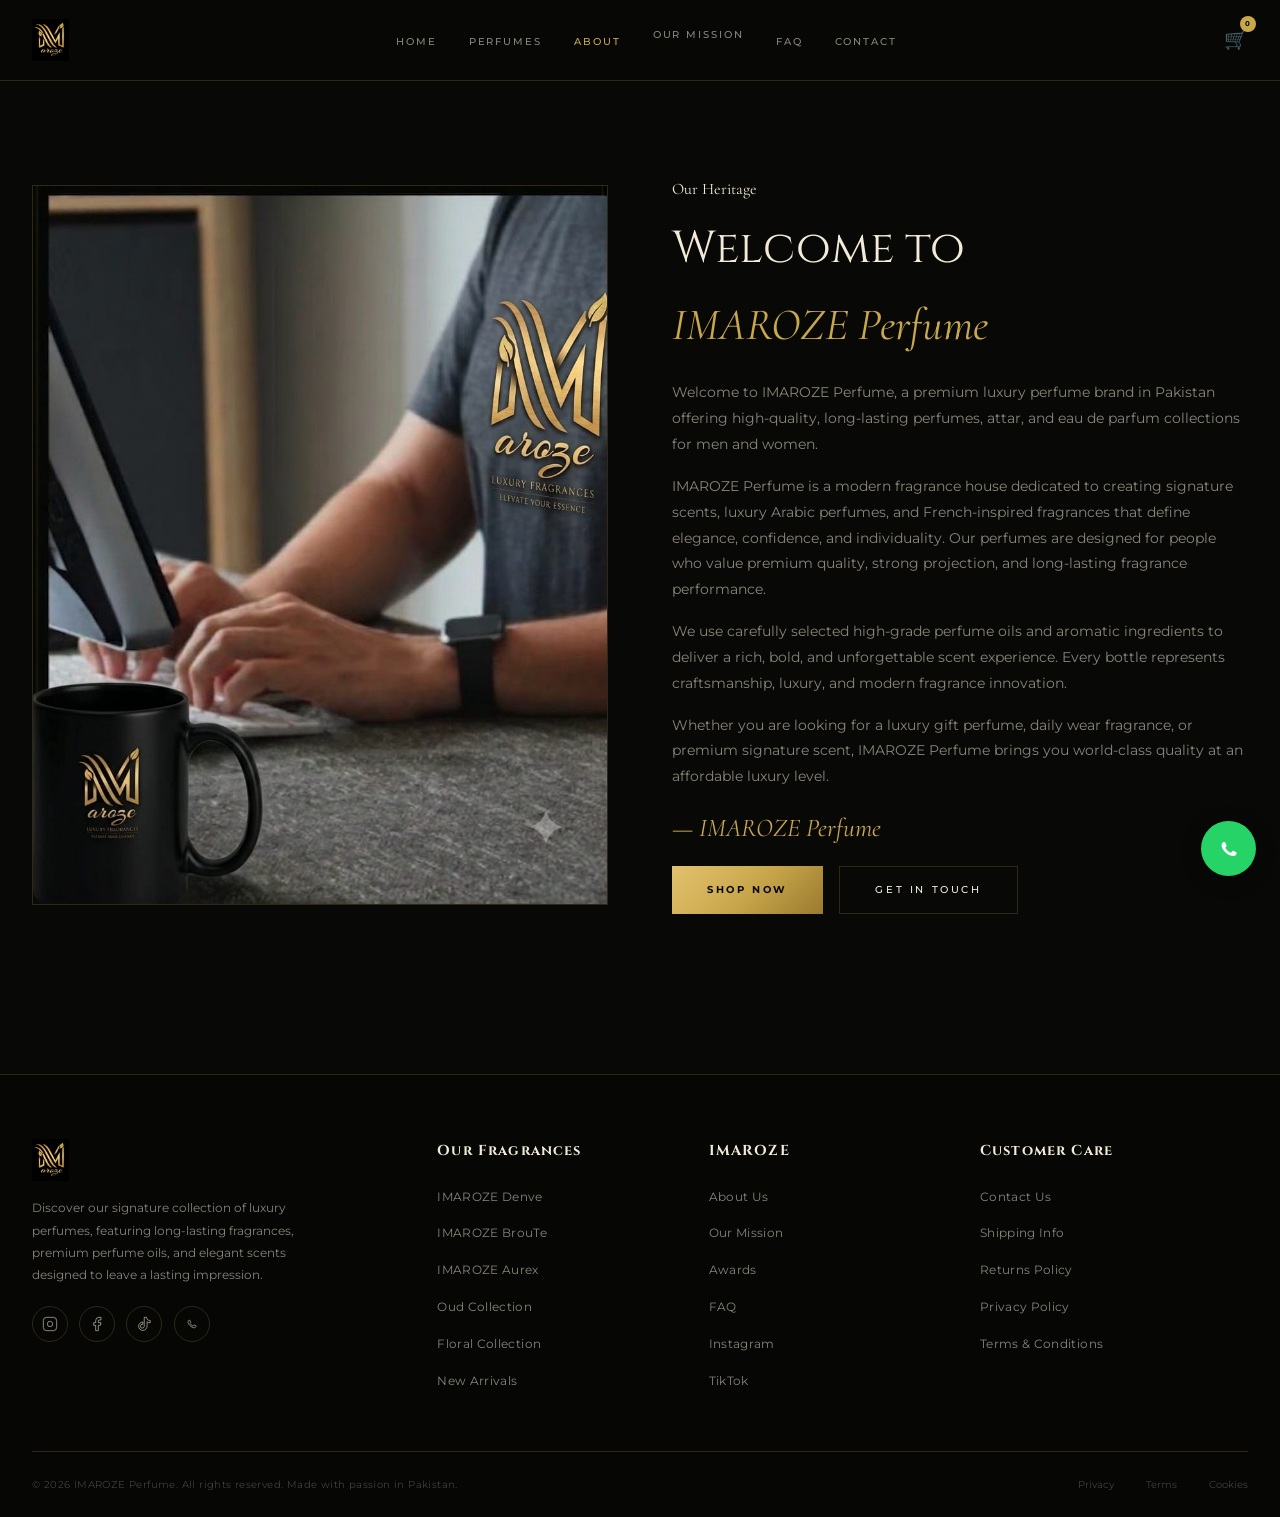
==== about.html @ 8c0d5c09 "Update about.html" ====
<!DOCTYPE html>
<html lang="en">
<head>
<meta charset="UTF-8">
<meta name="viewport" content="width=device-width, initial-scale=1.0">
<title>IMAROZE | About Us</title>
<link rel="stylesheet" href="style.css">
</head>
<body>

<!-- ========== PRELOADER ========== -->
<div id="preloader">
  <div class="logo">IMAROZE</div>
  <div class="bar"></div>
</div>

<!-- ========== WHATSAPP ========== -->
<a href="https://wa.me/923001234567" class="whatsapp-float" target="_blank" rel="noopener">
  <svg viewBox="0 0 24 24"><path d="M17.472 14.382c-.297-.149-1.758-.867-2.03-.967-.273-.099-.471-.148-.67.15-.197.297-.767.966-.94 1.164-.173.199-.347.223-.644.075-.297-.15-1.255-.463-2.39-1.475-.883-.788-1.48-1.761-1.653-2.059-.173-.297-.018-.458.13-.606.134-.133.298-.347.446-.52.149-.174.198-.298.298-.497.099-.198.05-.371-.025-.52-.075-.149-.669-1.612-.916-2.207-.242-.579-.487-.5-.669-.51-.173-.008-.371-.01-.57-.01-.198 0-.52.074-.792.372-.272.297-1.04 1.016-1.04 2.479 0 1.462 1.065 2.875 1.213 3.074.149.198 2.096 3.2 5.077 4.487.709.306 1.262.489 1.694.625.712.227 1.36.195 1.871.118.571-.085 1.758-.719 2.006-1.413.248-.694.248-1.289.173-1.413-.074-.124-.272-.198-.57-.347z"/></svg>
</a>

<!-- ========== NAVBAR ========== -->
<nav id="navbar">
  <div class="container">
    <div class="nav-inner">
      <a href="index.html" class="nav-logo">
        <img src="logo.png" alt="IMAROZE">
      </a>
      <ul class="nav-links">
        <li><a href="index.html">Home</a></li>
        <li><a href="products.html">Perfumes</a></li>
        <li><a href="about.html" class="active">About</a></li>
          <a href="mission.html" onclick="closeMob()">Our Mission</a>
        <li><a href="faq.html">FAQ</a></li>
        <li><a href="contact.html">Contact</a></li>
      </ul>
      <div class="nav-actions">
        <a href="cart.html" class="nav-btn">🛒 <span class="cart-badge">0</span></a>
        <button class="hamburger" onclick="toggleMob()"><span></span><span></span><span></span></button>
      </div>
    </div>
  </div>
</nav>

<!-- ========== MOBILE MENU ========== -->
<div class="mobile-menu" id="mobileMenu">
  <a href="index.html" onclick="closeMob()">Home</a>
  <a href="products.html" onclick="closeMob()">Perfumes</a>
  <a href="about.html" onclick="closeMob()">About</a>
    <a href="mission.html" onclick="closeMob()">Our Mission</a>
  <a href="faq.html" onclick="closeMob()">FAQ</a>
  <a href="contact.html" onclick="closeMob()">Contact</a>
  <div class="social-links">
    <a href="https://www.instagram.com/imaroze.official" target="_blank">Instagram</a>
    <a href="https://www.tiktok.com/@imaroze.official" target="_blank">TikTok</a>
    <a href="https://www.facebook.com/share/175FcaNHRu" target="_blank">Facebook</a>
  </div>
</div>

<!-- ========== ABOUT ========== -->
<section style="padding:8rem 0 4rem 0">
  <div class="container">
    <div class="about-grid">
      <div class="about-image">
        <img src="about.png" alt="IMAROZE Atelier">
        <!-- <div class="badge">6+ Years</div> -->
      </div>
      <div class="about-content">
        <div class="eyebrow">Our Heritage</div>
        <h2>Welcome to<br><span>IMAROZE Perfume</span></h2>
        <div class="rule" style="margin:1rem 0"></div>
        <p>Welcome to IMAROZE Perfume, a premium luxury perfume brand in Pakistan offering high-quality, long-lasting perfumes, attar, and eau de parfum collections for men and women.</p>
        <p>IMAROZE Perfume is a modern fragrance house dedicated to creating signature scents, luxury Arabic perfumes, and French-inspired fragrances that define elegance, confidence, and individuality. Our perfumes are designed for people who value premium quality, strong projection, and long-lasting fragrance performance.</p>
        <p>We use carefully selected high-grade perfume oils and aromatic ingredients to deliver a rich, bold, and unforgettable scent experience. Every bottle represents craftsmanship, luxury, and modern fragrance innovation.</p>
        <p>Whether you are looking for a luxury gift perfume, daily wear fragrance, or premium signature scent, IMAROZE Perfume brings you world-class quality at an affordable luxury level.</p>
        <div class="signature">— IMAROZE Perfume</div>
        <div class="about-cta">
          <a href="products.html" class="btn-gold">Shop Now</a>
          <a href="contact.html" class="btn-ghost">Get In Touch</a>
        </div>
      </div>
    </div>
  </div>
</section>

<!-- ========== FOOTER ========== -->
<footer>
  <div class="container">
    <div class="footer-grid">
      <div class="footer-brand">
        <a href="index.html" class="logo"><img src="logo.png" alt="IMAROZE"></a>
        <p>Discover our signature collection of luxury perfumes, featuring long-lasting fragrances, premium perfume oils, and elegant scents designed to leave a lasting impression.</p>
        <div class="footer-socials">
          <a href="https://www.instagram.com/imaroze.official" target="_blank"><svg viewBox="0 0 24 24"><rect x="2" y="2" width="20" height="20" rx="5"/><path d="M16 11.37A4 4 0 1112.63 8 4 4 0 0116 11.37z"/><line x1="17.5" y1="6.5" x2="17.51" y2="6.5"/></svg></a>
          <a href="https://www.facebook.com/share/175FcaNHRu" target="_blank"><svg viewBox="0 0 24 24"><path d="M18 2h-3a5 5 0 00-5 5v3H7v4h3v8h4v-8h3l1-4h-4V7a1 1 0 011-1h3z"/></svg></a>
          <a href="https://www.tiktok.com/@imaroze.official" target="_blank"><svg viewBox="0 0 24 24"><path d="M19.59 6.69a4.83 4.83 0 01-3.77-4.25V2h-3.45v13.67a2.89 2.89 0 01-2.88 2.5 2.89 2.89 0 01-2.89-2.89 2.89 2.89 0 012.89-2.89c.28 0 .54.04.79.1V9.01a6.34 6.34 0 106.33 6.34V8.69a8.18 8.18 0 004.78 1.52V6.75a4.85 4.85 0 01-1.01-.06z"/></svg></a>
          <a href="https://wa.me/923001234567" target="_blank"><svg viewBox="0 0 24 24"><path d="M17.472 14.382c-.297-.149-1.758-.867-2.03-.967-.273-.099-.471-.148-.67.15-.197.297-.767.966-.94 1.164-.173.199-.347.223-.644.075-.297-.15-1.255-.463-2.39-1.475-.883-.788-1.48-1.761-1.653-2.059-.173-.297-.018-.458.13-.606.134-.133.298-.347.446-.52.149-.174.198-.298.298-.497.099-.198.05-.371-.025-.52-.075-.149-.669-1.612-.916-2.207-.242-.579-.487-.5-.669-.51-.173-.008-.371-.01-.57-.01-.198 0-.52.074-.792.372-.272.297-1.04 1.016-1.04 2.479 0 1.462 1.065 2.875 1.213 3.074.149.198 2.096 3.2 5.077 4.487.709.306 1.262.489 1.694.625.712.227 1.36.195 1.871.118.571-.085 1.758-.719 2.006-1.413.248-.694.248-1.289.173-1.413-.074-.124-.272-.198-.57-.347z"/></svg></a>
        </div>
      </div>
      <div class="footer-col">
        <h4>Our Fragrances</h4>
        <ul>
          <li><a href="products.html">IMAROZE Denve</a></li>
          <li><a href="products.html">IMAROZE BrouTe</a></li>
          <li><a href="products.html">IMAROZE Aurex</a></li>
          <li><a href="products.html">Oud Collection</a></li>
          <li><a href="products.html">Floral Collection</a></li>
          <li><a href="products.html">New Arrivals</a></li>
        </ul>
      </div>
      <div class="footer-col">
        <h4>IMAROZE</h4>
        <ul>
          <li><a href="about.html">About Us</a></li>
          <li><a href="about.html#mission">Our Mission</a></li>
          <li><a href="about.html#awards">Awards</a></li>
          <li><a href="faq.html">FAQ</a></li>
          <li><a href="https://www.instagram.com/imaroze.official" target="_blank">Instagram</a></li>
          <li><a href="https://www.tiktok.com/@imaroze.official" target="_blank">TikTok</a></li>
        </ul>
      </div>
      <div class="footer-col">
        <h4>Customer Care</h4>
        <ul>
          <li><a href="contact.html">Contact Us</a></li>
          <li><a href="faq.html">Shipping Info</a></li>
          <li><a href="faq.html">Returns Policy</a></li>
          <li><a href="faq.html">Privacy Policy</a></li>
          <li><a href="faq.html">Terms &amp; Conditions</a></li>
        </ul>
      </div>
    </div>
    <div class="footer-bottom">
      <p>© 2026 IMAROZE Perfume. All rights reserved. Made with passion in Pakistan.</p>
      <div class="footer-bottom-links">
        <a href="#">Privacy</a>
        <a href="#">Terms</a>
        <a href="#">Cookies</a>
      </div>
    </div>
  </div>
</footer>

<script src="script.js"></script>
</body>
</html>
---- style.css ----
/* =============================================
   IMAROZE — MAIN STYLES
============================================= */
@import url('https://fonts.googleapis.com/css2?family=Cinzel:wght@400;500;600&family=Cormorant+Garamond:ital,wght@0,300;0,400;0,500;1,300;1,400&family=Montserrat:wght@200;300;400;500;600&display=swap');

:root {
  --black: #080807;
  --black2: #101009;
  --black3: #1A1810;
  --gold: #C9A84C;
  --gold-hi: #E2C16E;
  --gold-lo: #9A7A2E;
  --gold-line: rgba(201,168,76,0.2);
  --cream: #F2EBD9;
  --cream-dim: rgba(242,235,217,0.55);
  --fd: 'Cinzel', serif;
  --fb: 'Cormorant Garamond', serif;
  --fu: 'Montserrat', sans-serif;
}

* {
  margin: 0;
  padding: 0;
  box-sizing: border-box;
}

body {
  background: var(--black);
  color: var(--cream);
  font-family: var(--fb);
  font-size: 16px;
  line-height: 1.7;
  overflow-x: hidden;
}

img {
  display: block;
  max-width: 100%;
}
a {
  text-decoration: none;
  color: inherit;
}
button {
  font-family: inherit;
  cursor: pointer;
  border: none;
}
ul {
  list-style: none;
}

.container {
  max-width: 1320px;
  margin: 0 auto;
  padding: 0 2rem;
}

/* ========== BUTTONS ========== */
.btn-gold {
  display: inline-flex;
  align-items: center;
  gap: 0.6rem;
  font-family: var(--fu);
  font-size: 0.65rem;
  font-weight: 700;
  letter-spacing: 0.25em;
  text-transform: uppercase;
  color: #080807;
  background: linear-gradient(135deg, #E2C16E, #C9A84C, #9A7A2E);
  padding: 0.9rem 2.2rem;
  border: none;
  cursor: pointer;
  transition: all 0.3s ease;
  text-decoration: none;
}
.btn-gold:hover {
  transform: translateY(-3px);
  box-shadow: 0 12px 40px rgba(201,168,76,0.35);
}

.btn-ghost {
  display: inline-flex;
  align-items: center;
  gap: 0.6rem;
  font-family: var(--fu);
  font-size: 0.65rem;
  font-weight: 500;
  letter-spacing: 0.25em;
  text-transform: uppercase;
  color: var(--cream);
  background: transparent;
  border: 1px solid var(--gold-line);
  padding: 0.9rem 2.2rem;
  cursor: pointer;
  transition: all 0.3s ease;
  text-decoration: none;
}
.btn-ghost:hover {
  border-color: var(--gold);
  color: var(--gold);
  background: rgba(201,168,76,0.08);
}

/* ========== SECTION HEAD ========== */
.section-head {
  text-align: center;
  margin-bottom: 4rem;
  padding-top: 2rem;
}
.section-head .eyebrow {
  font-family: var(--fu);
  font-size: 0.6rem;
  letter-spacing: 0.45em;
  text-transform: uppercase;
  color: var(--gold);
  display: inline-flex;
  align-items: center;
  gap: 0.8rem;
}
.section-head .eyebrow::before {
  content: '';
  width: 35px;
  height: 1px;
  background: var(--gold);
}
.section-head h2 {
  font-family: var(--fd);
  font-size: clamp(2rem, 4vw, 3.2rem);
  font-weight: 400;
  margin-top: 0.8rem;
}
.section-head h2 em {
  font-style: italic;
  color: var(--gold);
  font-family: var(--fb);
}
.section-head .rule {
  width: 50px;
  height: 1px;
  background: var(--gold);
  margin: 1.2rem auto;
}

/* ========== NAVBAR ========== */
#navbar {
  position: fixed;
  top: 0;
  left: 0;
  right: 0;
  z-index: 500;
  padding: 1.2rem 0;
  transition: all 0.4s ease;
  background: rgba(8, 8, 7, 0.95);
  backdrop-filter: blur(20px);
  border-bottom: 1px solid var(--gold-line);
}
.nav-inner {
  display: flex;
  align-items: center;
  justify-content: space-between;
}
.nav-logo img {
  height: 42px;
  width: auto;
}
.nav-logo span {
  font-family: var(--fd);
  font-size: 1.2rem;
  letter-spacing: 0.4em;
  color: var(--gold);
}
.nav-links {
  display: flex;
  gap: 2rem;
}
.nav-links a {
  font-family: var(--fu);
  font-size: 0.6rem;
  font-weight: 500;
  letter-spacing: 0.2em;
  text-transform: uppercase;
  color: var(--cream-dim);
  text-decoration: none;
  transition: color 0.3s;
  position: relative;
}
.nav-links a::after {
  content: '';
  position: absolute;
  bottom: -2px;
  left: 0;
  right: 0;
  height: 1px;
  background: var(--gold);
  transform: scaleX(0);
  transition: transform 0.35s ease;
}
.nav-links a:hover,
.nav-links a.active {
  color: var(--gold);
}
.nav-links a:hover::after {
  transform: scaleX(1);
}
.nav-actions {
  display: flex;
  gap: 1rem;
  align-items: center;
}
.nav-btn {
  color: var(--cream-dim);
  text-decoration: none;
  position: relative;
  font-size: 1.2rem;
  background: none;
  border: none;
  cursor: pointer;
}
.nav-btn:hover {
  color: var(--gold);
}
.cart-badge {
  position: absolute;
  top: -8px;
  right: -8px;
  background: var(--gold);
  color: #080807;
  font-family: var(--fu);
  font-size: 0.45rem;
  font-weight: 700;
  width: 16px;
  height: 16px;
  border-radius: 50%;
  display: flex;
  align-items: center;
  justify-content: center;
}
.hamburger {
  display: none;
  flex-direction: column;
  gap: 5px;
  background: none;
  border: none;
  cursor: pointer;
  font-size: 1.5rem;
  color: var(--gold);
}
.hamburger span {
  display: block;
  width: 24px;
  height: 2px;
  background: var(--gold);
  transition: all 0.3s ease;
}

/* ========== MOBILE MENU ========== */
.mobile-menu {
  position: fixed;
  inset: 0;
  background: rgba(8, 8, 7, 0.98);
  backdrop-filter: blur(30px);
  z-index: 499;
  display: flex;
  flex-direction: column;
  align-items: center;
  justify-content: center;
  gap: 2rem;
  transform: translateX(100%);
  transition: transform 0.5s ease;
}
.mobile-menu.open {
  transform: translateX(0);
}
.mobile-menu a {
  font-family: var(--fd);
  font-size: 1.5rem;
  color: var(--cream);
  text-decoration: none;
  transition: color 0.3s;
}
.mobile-menu a:hover {
  color: var(--gold);
}
.mobile-menu .social-links {
  display: flex;
  gap: 1rem;
  margin-top: 1rem;
}
.mobile-menu .social-links a {
  font-family: var(--fu);
  font-size: 0.6rem;
  letter-spacing: 0.2em;
  text-transform: uppercase;
  color: var(--gold);
  border: 1px solid var(--gold-line);
  padding: 0.5rem 1rem;
}
.mobile-menu .social-links a:hover {
  background: rgba(201,168,76,0.1);
}

/* ========== HERO ========== */
#hero {
  min-height: 90vh;
  display: flex;
  align-items: center;
  padding-top: 80px;
  position: relative;
  background: radial-gradient(ellipse 80% 60% at 70% 50%, rgba(201,168,76,0.08), #080807 70%);
  overflow: hidden;
}
.hero-content {
  max-width: 580px;
  position: relative;
  z-index: 2;
}
.hero-content .eyebrow {
  font-family: var(--fu);
  font-size: 0.6rem;
  letter-spacing: 0.5em;
  color: var(--gold);
}
.hero-content h1 {
  font-family: var(--fd);
  font-size: clamp(2.8rem, 6.5vw, 5.2rem);
  line-height: 1.05;
  margin: 1rem 0;
}
.hero-content h1 span {
  color: var(--gold);
  font-style: italic;
  font-family: var(--fb);
}
.hero-content p {
  font-size: 1.1rem;
  color: var(--cream-dim);
  margin-bottom: 2rem;
  max-width: 450px;
}
.hero-cta {
  display: flex;
  gap: 1.2rem;
  flex-wrap: wrap;
}
.hero-image {
  position: absolute;
  right: 8%;
  top: 50%;
  transform: translateY(-50%);
  width: min(32vw, 400px);
  z-index: 1;
  animation: float 7s ease-in-out infinite;
}
.hero-image img {
  width: 100%;
  object-fit: contain;
}
@keyframes float {
  0%,
  100% {
    transform: translateY(-50%) rotate(-0.8deg);
  }
  50% {
    transform: translateY(calc(-50% - 18px)) rotate(0.8deg);
  }
}

/* ========== PRODUCTS ========== */
.products-grid {
  display: grid;
  grid-template-columns: repeat(3, 1fr);
  gap: 2rem;
  padding: 2rem 0;
}
@media (max-width: 992px) {
  .products-grid {
    grid-template-columns: repeat(2, 1fr);
  }
}
@media (max-width: 600px) {
  .products-grid {
    grid-template-columns: 1fr;
  }
}

.product-card {
  background: var(--black2);
  border: 1px solid var(--gold-line);
  overflow: hidden;
  transition: all 0.4s ease;
  cursor: pointer;
}
.product-card:hover {
  border-color: rgba(201,168,76,0.5);
  transform: translateY(-8px);
  box-shadow: 0 20px 60px rgba(201,168,76,0.12);
}
.product-card .img {
  aspect-ratio: 3/4;
  overflow: hidden;
  background: linear-gradient(145deg, #100f0a, #1a1810);
}
.product-card .img img {
  width: 100%;
  height: 100%;
  object-fit: cover;
  transition: transform 0.7s ease;
}
.product-card:hover .img img {
  transform: scale(1.05);
}
.product-card .info {
  padding: 1.5rem;
}
.product-card .info h3 {
  font-family: var(--fd);
  font-size: 1.1rem;
  color: var(--cream);
}
.product-card .info .notes {
  font-family: var(--fu);
  font-size: 0.55rem;
  color: var(--gold);
  text-transform: uppercase;
  margin: 0.3rem 0 0.5rem;
}
.product-card .info .desc {
  font-family: var(--fu);
  font-size: 0.75rem;
  color: var(--cream-dim);
  line-height: 1.6;
  margin-bottom: 0.8rem;
}
.product-card .info .price {
  font-family: var(--fd);
  font-size: 1.3rem;
  color: var(--gold);
}
.product-card .info .price small {
  font-family: var(--fu);
  font-size: 0.6rem;
  color: var(--cream-dim);
}
.product-card .info .btn-add {
  width: 100%;
  font-family: var(--fu);
  font-size: 0.55rem;
  font-weight: 600;
  letter-spacing: 0.22em;
  text-transform: uppercase;
  color: var(--gold);
  background: transparent;
  border: 1px solid var(--gold-line);
  padding: 0.7rem;
  transition: all 0.3s;
  cursor: pointer;
  margin-top: 0.8rem;
}
.product-card .info .btn-add:hover {
  background: var(--gold);
  color: #080807;
}

/* ========== FAQ ========== */
.faq-list {
  max-width: 800px;
  margin: 0 auto;
  padding: 2rem 0;
}
.faq-item {
  border: 1px solid var(--gold-line);
  margin-bottom: 0.8rem;
}
.faq-item.open {
  border-color: var(--gold);
}
.faq-question {
  font-family: var(--fd);
  font-size: 1rem;
  padding: 1.2rem 1.5rem;
  cursor: pointer;
  display: flex;
  justify-content: space-between;
  align-items: center;
}
.faq-question:hover {
  color: var(--gold);
}
.faq-question .plus {
  font-size: 1.5rem;
  transition: transform 0.3s;
}
.faq-item.open .faq-question .plus {
  transform: rotate(45deg);
}
.faq-answer {
  font-family: var(--fu);
  font-size: 0.85rem;
  color: var(--cream-dim);
  line-height: 1.8;
  max-height: 0;
  overflow: hidden;
  transition: max-height 0.4s ease, padding 0.3s;
  padding: 0 1.5rem;
}
.faq-item.open .faq-answer {
  max-height: 300px;
  padding: 0 1.5rem 1.2rem;
}

/* ========== CONTACT ========== */
.contact-grid {
  display: grid;
  grid-template-columns: 1fr 1.5fr;
  gap: 4rem;
  padding: 2rem 0;
}
@media (max-width: 900px) {
  .contact-grid {
    grid-template-columns: 1fr;
  }
}
.contact-info h3 {
  font-family: var(--fd);
  font-size: 1.4rem;
  margin-bottom: 1.5rem;
}
.contact-info .info-row {
  font-family: var(--fu);
  font-size: 0.85rem;
  color: var(--cream-dim);
  padding: 0.5rem 0;
}
.contact-info .social-links {
  display: flex;
  gap: 1rem;
  margin-top: 1.5rem;
  flex-wrap: wrap;
}
.contact-info .social-links a {
  font-family: var(--fu);
  font-size: 0.6rem;
  letter-spacing: 0.15em;
  color: var(--gold);
  border: 1px solid var(--gold-line);
  padding: 0.5rem 1rem;
  transition: all 0.3s;
}
.contact-info .social-links a:hover {
  background: rgba(201,168,76,0.08);
}
.contact-form .form-row {
  display: grid;
  grid-template-columns: 1fr 1fr;
  gap: 1rem;
}
@media (max-width: 500px) {
  .contact-form .form-row {
    grid-template-columns: 1fr;
  }
}
.contact-form .form-field {
  display: flex;
  flex-direction: column;
  gap: 0.4rem;
  margin-bottom: 1rem;
}
.contact-form .form-field label {
  font-family: var(--fu);
  font-size: 0.5rem;
  letter-spacing: 0.25em;
  text-transform: uppercase;
  color: var(--gold);
}
.contact-form .form-field input,
.contact-form .form-field textarea,
.contact-form .form-field select {
  background: rgba(255, 255, 255, 0.03);
  border: 1px solid var(--gold-line);
  padding: 0.8rem 1rem;
  font-family: var(--fu);
  font-size: 0.8rem;
  color: var(--cream);
  outline: none;
  transition: border-color 0.3s;
}
.contact-form .form-field input:focus,
.contact-form .form-field textarea:focus {
  border-color: rgba(201,168,76,0.5);
}

/* ========== ABOUT ========== */
.about-grid {
  display: grid;
  grid-template-columns: 1fr 1fr;
  gap: 4rem;
  align-items: center;
  padding: 3rem 0;
}
@media (max-width: 900px) {
  .about-grid {
    grid-template-columns: 1fr;
  }
}
.about-image {
  position: relative;
  aspect-ratio: 4/5;
}
.about-image img {
  width: 100%;
  height: 100%;
  object-fit: cover;
  border: 1px solid var(--gold-line);
}
.about-image .badge {
  position: absolute;
  bottom: -1.5rem;
  right: -1.5rem;
  width: 90px;
  height: 90px;
  border-radius: 50%;
  background: var(--gold);
  display: flex;
  align-items: center;
  justify-content: center;
  font-family: var(--fd);
  font-size: 1.5rem;
  font-weight: 700;
  color: #080807;
}
.about-content h2 {
  font-family: var(--fd);
  font-size: clamp(1.8rem, 3.5vw, 2.8rem);
  font-weight: 400;
  margin: 0.5rem 0 1rem;
}
.about-content h2 span {
  color: var(--gold);
  font-style: italic;
  font-family: var(--fb);
}
.about-content p {
  font-family: var(--fu);
  font-size: 0.85rem;
  color: var(--cream-dim);
  line-height: 1.9;
  margin-bottom: 1rem;
}
.about-content .signature {
  font-family: var(--fb);
  font-size: 1.6rem;
  font-style: italic;
  color: var(--gold);
  margin: 1rem 0;
}
.about-cta {
  display: flex;
  gap: 1rem;
  flex-wrap: wrap;
}

/* ========== CART PAGE ========== */
.cart-items {
  padding: 2rem 0;
}
.cart-item-row {
  display: flex;
  align-items: center;
  gap: 2rem;
  padding: 1.5rem 0;
  border-bottom: 1px solid var(--gold-line);
}
.cart-item-row .item-img {
  width: 80px;
  height: 100px;
  overflow: hidden;
  flex-shrink: 0;
}
.cart-item-row .item-img img {
  width: 100%;
  height: 100%;
  object-fit: cover;
}
.cart-item-row .item-details {
  flex: 1;
}
.cart-item-row .item-name {
  font-family: var(--fd);
  font-size: 1.1rem;
}
.cart-item-row .item-price {
  font-family: var(--fd);
  font-size: 1.2rem;
  color: var(--gold);
}
.cart-item-row .item-remove {
  background: none;
  border: none;
  color: rgba(242, 235, 217, 0.3);
  font-size: 1.2rem;
  cursor: pointer;
}
.cart-item-row .item-remove:hover {
  color: #e03;
}
.cart-summary {
  padding: 2rem;
  background: var(--black3);
  border: 1px solid var(--gold-line);
  margin-top: 2rem;
}
.cart-total {
  display: flex;
  justify-content: space-between;
  align-items: center;
  margin-bottom: 1.5rem;
}
.cart-total span {
  font-family: var(--fu);
  font-size: 0.6rem;
  letter-spacing: 0.25em;
  text-transform: uppercase;
  color: var(--cream-dim);
}
.cart-total strong {
  font-family: var(--fd);
  font-size: 1.6rem;
  color: var(--gold);
}
.empty-cart {
  text-align: center;
  padding: 4rem 0;
}
.empty-cart p {
  font-family: var(--fd);
  font-size: 1.2rem;
  margin-bottom: 1.5rem;
}

/* ========== CHECKOUT ========== */
.checkout-grid {
  display: grid;
  grid-template-columns: 1.4fr 1fr;
  gap: 4rem;
  padding: 2rem 0;
}
@media (max-width: 900px) {
  .checkout-grid {
    grid-template-columns: 1fr;
  }
}
.billing-form h3 {
  font-family: var(--fd);
  font-size: 1.1rem;
  color: var(--gold);
  margin-bottom: 1.5rem;
}
.payment-options {
  display: flex;
  flex-direction: column;
  gap: 0.8rem;
}
.payment-option {
  display: flex;
  align-items: center;
  gap: 1rem;
  padding: 0.8rem 1.2rem;
  border: 1px solid var(--gold-line);
  cursor: pointer;
  transition: border-color 0.3s;
  font-family: var(--fu);
  font-size: 0.8rem;
  color: var(--cream);
}
.payment-option:hover {
  border-color: var(--gold);
  background: rgba(201,168,76,0.05);
}
.payment-option input {
  accent-color: var(--gold);
}
.order-summary {
  background: var(--black3);
  border: 1px solid var(--gold-line);
  padding: 2rem;
  position: sticky;
  top: 7rem;
}
.order-summary h3 {
  font-family: var(--fd);
  font-size: 1.1rem;
  color: var(--gold);
  margin-bottom: 1.5rem;
}
.checkout-item {
  display: flex;
  justify-content: space-between;
  padding: 0.8rem 0;
  border-bottom: 1px solid rgba(201,168,76,0.1);
}
.checkout-item .item-name {
  font-family: var(--fd);
  font-size: 0.85rem;
  color: var(--cream);
}
.checkout-item .item-price {
  font-family: var(--fd);
  font-size: 0.9rem;
  color: var(--gold);
}
.summary-total {
  display: flex;
  justify-content: space-between;
  margin-top: 1.5rem;
  padding-top: 1.5rem;
  border-top: 1px solid var(--gold-line);
}
.summary-total span {
  font-family: var(--fu);
  font-size: 0.6rem;
  letter-spacing: 0.2em;
  text-transform: uppercase;
  color: var(--cream-dim);
}
.summary-total strong {
  font-family: var(--fd);
  font-size: 1.4rem;
  color: var(--gold);
}

/* ========== FOOTER ========== */
footer {
  background: #060605;
  border-top: 1px solid var(--gold-line);
  padding: 4rem 0 1.5rem;
  margin-top: 3rem;
}

.footer-grid {
  display: grid;
  grid-template-columns: 1.6fr 1fr 1fr 1.2fr;
  gap: 3rem;
  margin-bottom: 3rem;
}

@media (max-width: 992px) {
  .footer-grid {
    grid-template-columns: 1fr 1fr;
  }
}

@media (max-width: 600px) {
  .footer-grid {
    grid-template-columns: 1fr;
    gap: 2rem;
  }
}

.footer-brand .logo img {
  height: 42px;
  width: auto;
  margin-bottom: 1rem;
}

.footer-brand p {
  font-family: var(--fu);
  font-size: 0.78rem;
  color: var(--cream-dim);
  line-height: 1.8;
  max-width: 300px;
  margin-bottom: 1.2rem;
}

.footer-icons {
  display: flex;
  gap: 0.8rem;
  margin-bottom: 1.2rem;
}

.footer-icons span {
  font-size: 1.2rem;
  opacity: 0.6;
  transition: opacity 0.3s;
}

.footer-icons span:hover {
  opacity: 1;
}

.footer-socials {
  display: flex;
  gap: 0.7rem;
}

.footer-socials a {
  width: 36px;
  height: 36px;
  border: 1px solid var(--gold-line);
  border-radius: 50%;
  display: flex;
  align-items: center;
  justify-content: center;
  color: var(--cream-dim);
  transition: all 0.3s;
  text-decoration: none;
}

.footer-socials a:hover {
  border-color: var(--gold);
  color: var(--gold);
  background: rgba(201,168,76,0.08);
}

.footer-socials a svg {
  width: 16px;
  height: 16px;
  stroke: currentColor;
  stroke-width: 1.5;
  fill: none;
}

.footer-col h4 {
  font-family: var(--fd);
  font-size: 0.9rem;
  color: var(--cream);
  margin-bottom: 1.2rem;
  letter-spacing: 0.08em;
}

.footer-col ul {
  list-style: none;
}

.footer-col ul li {
  margin-bottom: 0.6rem;
}

.footer-col ul a {
  font-family: var(--fu);
  font-size: 0.72rem;
  color: var(--cream-dim);
  text-decoration: none;
  transition: color 0.3s;
  letter-spacing: 0.03em;
}

.footer-col ul a:hover {
  color: var(--gold);
}

.footer-bottom {
  border-top: 1px solid var(--gold-line);
  padding-top: 1.5rem;
  display: flex;
  align-items: center;
  justify-content: space-between;
  flex-wrap: wrap;
  gap: 1rem;
}

.footer-bottom p {
  font-family: var(--fu);
  font-size: 0.62rem;
  color: rgba(242,235,217,0.25);
  letter-spacing: 0.04em;
}

.footer-bottom-links {
  display: flex;
  gap: 2rem;
}

.footer-bottom-links a {
  font-family: var(--fu);
  font-size: 0.62rem;
  color: rgba(242,235,217,0.25);
  text-decoration: none;
  transition: color 0.3s;
}

.footer-bottom-links a:hover {
  color: var(--gold);
}

/* ========== RESPONSIVE FOOTER ========== */
@media (max-width: 768px) {
  .footer-grid {
    grid-template-columns: 1fr 1fr;
    gap: 2rem;
  }
  
  .footer-brand p {
    max-width: 100%;
  }
  
  .footer-bottom {
    flex-direction: column;
    text-align: center;
  }
  
  .footer-bottom-links {
    gap: 1.5rem;
  }
}

@media (max-width: 480px) {
  .footer-grid {
    grid-template-columns: 1fr;
    gap: 1.5rem;
  }
  
  .footer-icons {
    justify-content: center;
  }
  
  .footer-socials {
    justify-content: center;
  }
  
  .footer-col {
    text-align: center;
  }
  
  .footer-col ul li {
    text-align: center;
  }
}
/* ========== PRODUCT MODAL ========== */
.product-modal {
  position: fixed;
  inset: 0;
  z-index: 9999;
  display: none;
  align-items: center;
  justify-content: center;
  padding: 1.5rem;
}

.product-modal.active {
  display: flex;
}

.modal-overlay {
  position: absolute;
  inset: 0;
  background: rgba(0, 0, 0, 0.88);
  backdrop-filter: blur(12px);
  cursor: pointer;
}

.modal-container {
  position: relative;
  background: var(--black2);
  border: 1px solid var(--gold-line);
  max-width: 900px;
  width: 100%;
  max-height: 90vh;
  overflow-y: auto;
  border-radius: 4px;
  animation: modalFadeIn 0.4s ease;
}

@keyframes modalFadeIn {
  from {
    opacity: 0;
    transform: scale(0.95) translateY(20px);
  }
  to {
    opacity: 1;
    transform: scale(1) translateY(0);
  }
}

.modal-close {
  position: absolute;
  top: 1rem;
  right: 1rem;
  width: 38px;
  height: 38px;
  background: rgba(8, 8, 7, 0.85);
  border: 1px solid var(--gold-line);
  color: var(--gold);
  font-size: 1.2rem;
  cursor: pointer;
  z-index: 10;
  display: flex;
  align-items: center;
  justify-content: center;
  transition: all 0.3s;
  border-radius: 50%;
}

.modal-close:hover {
  background: var(--gold);
  color: var(--black);
}

.modal-grid {
  display: grid;
  grid-template-columns: 1fr 1fr;
  gap: 0;
}

@media (max-width: 700px) {
  .modal-grid {
    grid-template-columns: 1fr;
  }
}

.modal-image {
  aspect-ratio: 3/4;
  overflow: hidden;
  background: linear-gradient(145deg, #100f0a, #1a1810);
}

.modal-image img {
  width: 100%;
  height: 100%;
  object-fit: cover;
}

.modal-details {
  padding: 2.5rem 2.2rem;
  display: flex;
  flex-direction: column;
  gap: 0.8rem;
}

.modal-details h2 {
  font-family: var(--fd);
  font-size: 1.6rem;
  color: var(--cream);
  letter-spacing: 0.05em;
  margin-bottom: 0.3rem;
}

.modal-notes-label {
  font-family: var(--fu);
  font-size: 0.55rem;
  font-weight: 600;
  letter-spacing: 0.3em;
  text-transform: uppercase;
  color: var(--gold);
  margin-top: 0.3rem;
}

.modal-notes {
  font-family: var(--fb);
  font-size: 1.05rem;
  font-style: italic;
  color: var(--cream-dim);
  margin-bottom: 0.3rem;
}

.modal-desc {
  font-family: var(--fu);
  font-size: 0.82rem;
  color: var(--cream-dim);
  line-height: 1.85;
  letter-spacing: 0.02em;
}

.modal-price-row {
  display: flex;
  align-items: baseline;
  gap: 1.2rem;
  margin-top: 0.3rem;
}

.modal-price {
  font-family: var(--fd);
  font-size: 1.8rem;
  color: var(--gold);
}

.modal-size {
  font-family: var(--fu);
  font-size: 0.65rem;
  letter-spacing: 0.15em;
  color: var(--cream-dim);
}

.modal-stars {
  font-family: var(--fu);
  font-size: 1.1rem;
  color: var(--gold);
  letter-spacing: 0.1rem;
}

.modal-qty {
  display: flex;
  align-items: center;
  gap: 1.5rem;
  margin-top: 0.3rem;
}

.qty-label {
  font-family: var(--fu);
  font-size: 0.6rem;
  font-weight: 600;
  letter-spacing: 0.25em;
  text-transform: uppercase;
  color: var(--cream-dim);
}

.qty-controls {
  display: flex;
  align-items: center;
  gap: 0.8rem;
}

.qty-btn {
  width: 32px;
  height: 32px;
  border: 1px solid var(--gold-line);
  background: transparent;
  color: var(--gold);
  font-size: 1.2rem;
  cursor: pointer;
  transition: all 0.3s;
  display: flex;
  align-items: center;
  justify-content: center;
}

.qty-btn:hover {
  background: var(--gold);
  color: var(--black);
}

.qty-num {
  font-family: var(--fd);
  font-size: 1.1rem;
  color: var(--cream);
  min-width: 30px;
  text-align: center;
}

.modal-add-btn {
  width: 100%;
  font-family: var(--fu);
  font-size: 0.65rem;
  font-weight: 700;
  letter-spacing: 0.25em;
  text-transform: uppercase;
  color: var(--black);
  background: linear-gradient(135deg, var(--gold-hi), var(--gold), var(--gold-lo));
  border: none;
  padding: 1rem;
  cursor: pointer;
  transition: all 0.3s;
  margin-top: 0.5rem;
}

.modal-add-btn:hover {
  transform: translateY(-2px);
  box-shadow: 0 8px 30px rgba(201,168,76,0.3);
}

/* ========== MODAL RESPONSIVE ========== */
@media (max-width: 700px) {
  .modal-container {
    max-width: 95%;
  }
  .modal-image {
    aspect-ratio: 16/9;
  }
  .modal-details {
    padding: 1.8rem 1.5rem;
  }
  .modal-details h2 {
    font-size: 1.3rem;
  }
  .modal-price {
    font-size: 1.5rem;
  }
  .modal-close {
    top: 0.8rem;
    right: 0.8rem;
    width: 34px;
    height: 34px;
    font-size: 1rem;
  }
}

@media (max-width: 480px) {
  .modal-details {
    padding: 1.2rem 1rem;
  }
  .modal-details h2 {
    font-size: 1.1rem;
  }
  .modal-price {
    font-size: 1.3rem;
  }
  .modal-notes {
    font-size: 0.9rem;
  }
  .modal-desc {
    font-size: 0.75rem;
  }
  .modal-qty {
    gap: 1rem;
  }
}
/* ========== WHATSAPP ========== */
.whatsapp-float {
  position: fixed;
  bottom: 24px;
  right: 24px;
  width: 55px;
  height: 55px;
  background: #25D366;
  border-radius: 50%;
  display: flex;
  align-items: center;
  justify-content: center;
  z-index: 400;
  box-shadow: 0 4px 20px rgba(0, 0, 0, 0.3);
  transition: transform 0.3s;
}
.whatsapp-float:hover {
  transform: scale(1.08);
}
.whatsapp-float svg {
  width: 30px;
  height: 30px;
  fill: white;
}

/* ========== PRELOADER ========== */
#preloader {
  position: fixed;
  inset: 0;
  background: #080807;
  z-index: 9999;
  display: flex;
  flex-direction: column;
  align-items: center;
  justify-content: center;
  gap: 1.5rem;
  transition: opacity 0.6s ease;
}
#preloader.hide {
  opacity: 0;
  pointer-events: none;
}
#preloader .logo {
  font-family: var(--fd);
  font-size: 1.8rem;
  letter-spacing: 0.5em;
  color: var(--gold);
  animation: pulse 1.5s ease-in-out infinite;
}
#preloader .bar {
  width: 160px;
  height: 1px;
  background: var(--black3);
  position: relative;
  overflow: hidden;
}
#preloader .bar::after {
  content: '';
  position: absolute;
  top: 0;
  left: -100%;
  width: 100%;
  height: 100%;
  background: linear-gradient(90deg, transparent, var(--gold), transparent);
  animation: sweep 1.8s ease-in-out infinite;
}
@keyframes pulse {
  0%,
  100% {
    opacity: 0.4;
  }
  50% {
    opacity: 1;
  }
}
@keyframes sweep {
  to {
    left: 100%;
  }
}

/* ========== TOAST ========== */
.toast {
  position: fixed;
  bottom: 1.5rem;
  left: 50%;
  transform: translateX(-50%) translateY(120%);
  z-index: 900;
  background: var(--black3);
  border: 1px solid var(--gold-line);
  padding: 0.8rem 2rem;
  font-family: var(--fu);
  font-size: 0.68rem;
  letter-spacing: 0.1em;
  color: var(--gold);
  white-space: nowrap;
  transition: transform 0.4s ease;
  border-radius: 30px;
}
.toast.show {
  transform: translateX(-50%) translateY(0);
}

/* ========== RESPONSIVE ========== */
@media (max-width: 900px) {
  .nav-links {
    display: none;
  }
  .hamburger {
    display: flex;
  }
  .hero-image {
    opacity: 0.15;
    right: -5%;
    width: 70vw;
  }
}
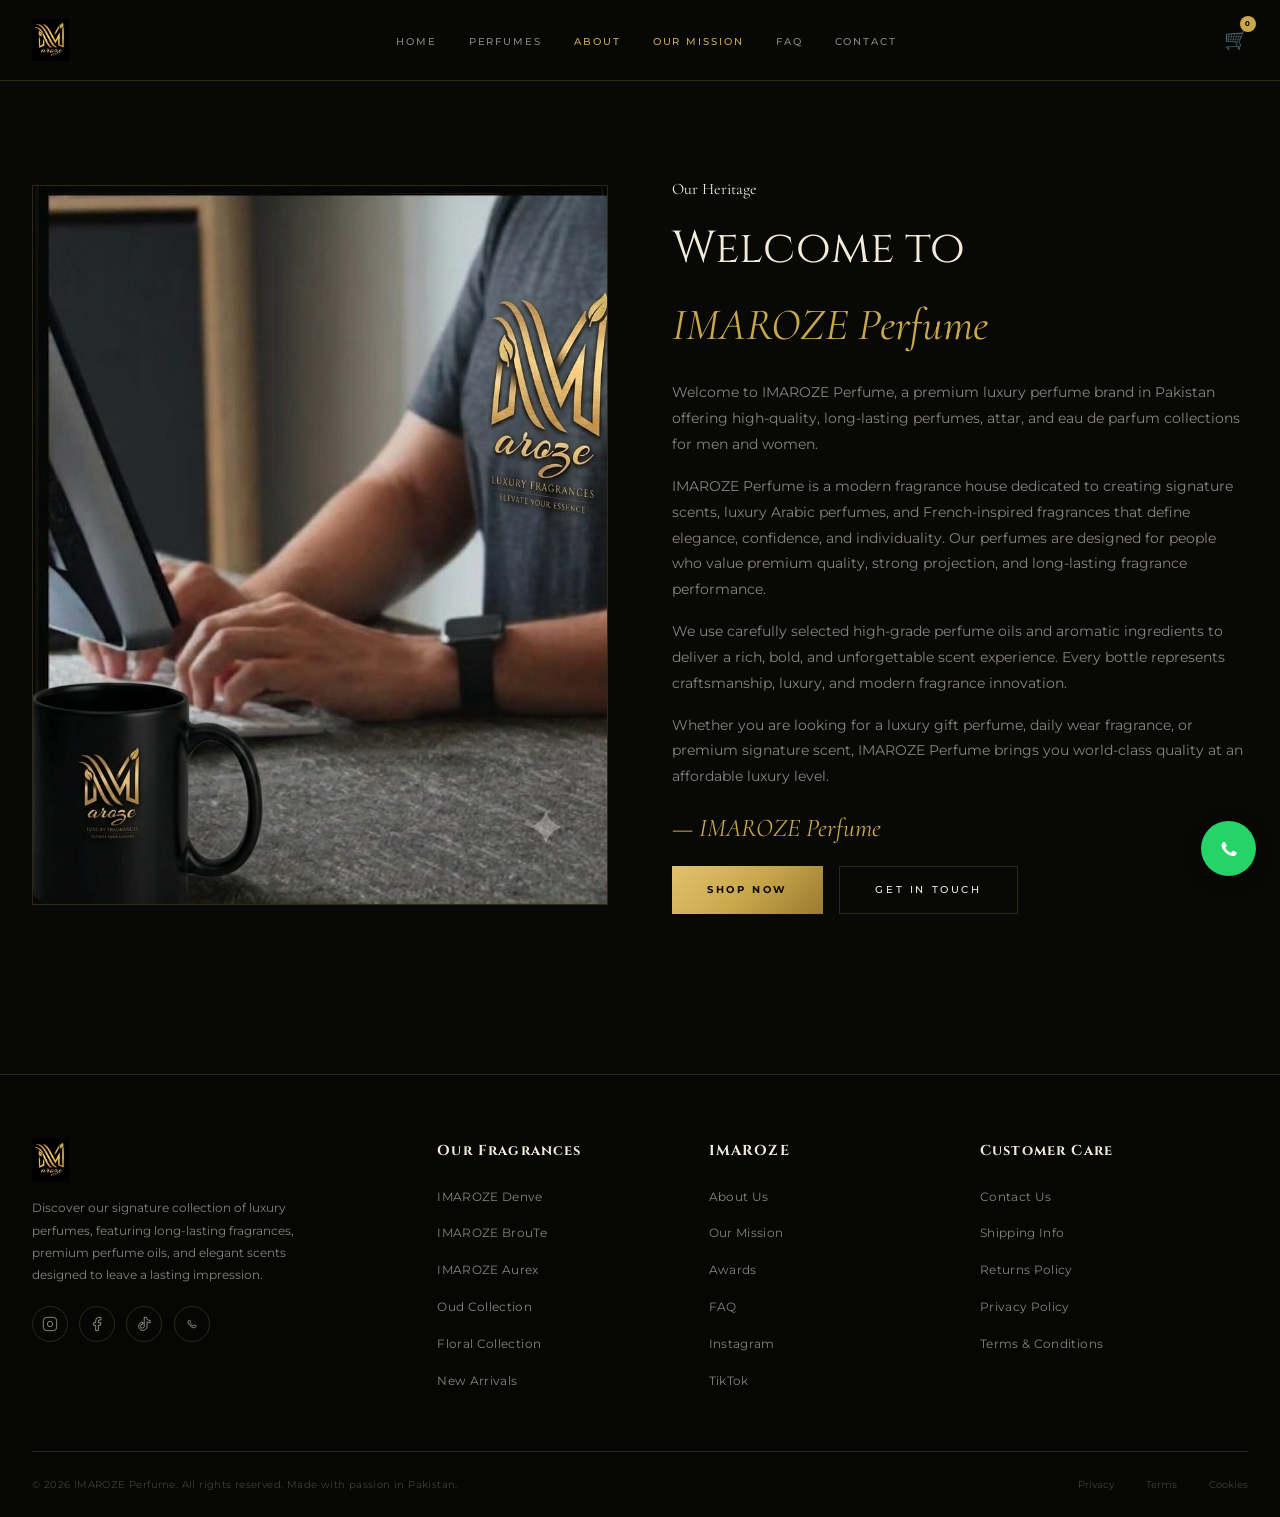
==== commit e3073b24: "Update about.html" ====
--- a/about.html
+++ b/about.html
@@ -30,7 +30,7 @@
         <li><a href="index.html">Home</a></li>
         <li><a href="products.html">Perfumes</a></li>
         <li><a href="about.html" class="active">About</a></li>
-          <a href="mission.html" onclick="closeMob()">Our Mission</a>
+        <li><a href="mission.html" class="active">Our Mission</a></li>
         <li><a href="faq.html">FAQ</a></li>
         <li><a href="contact.html">Contact</a></li>
       </ul>
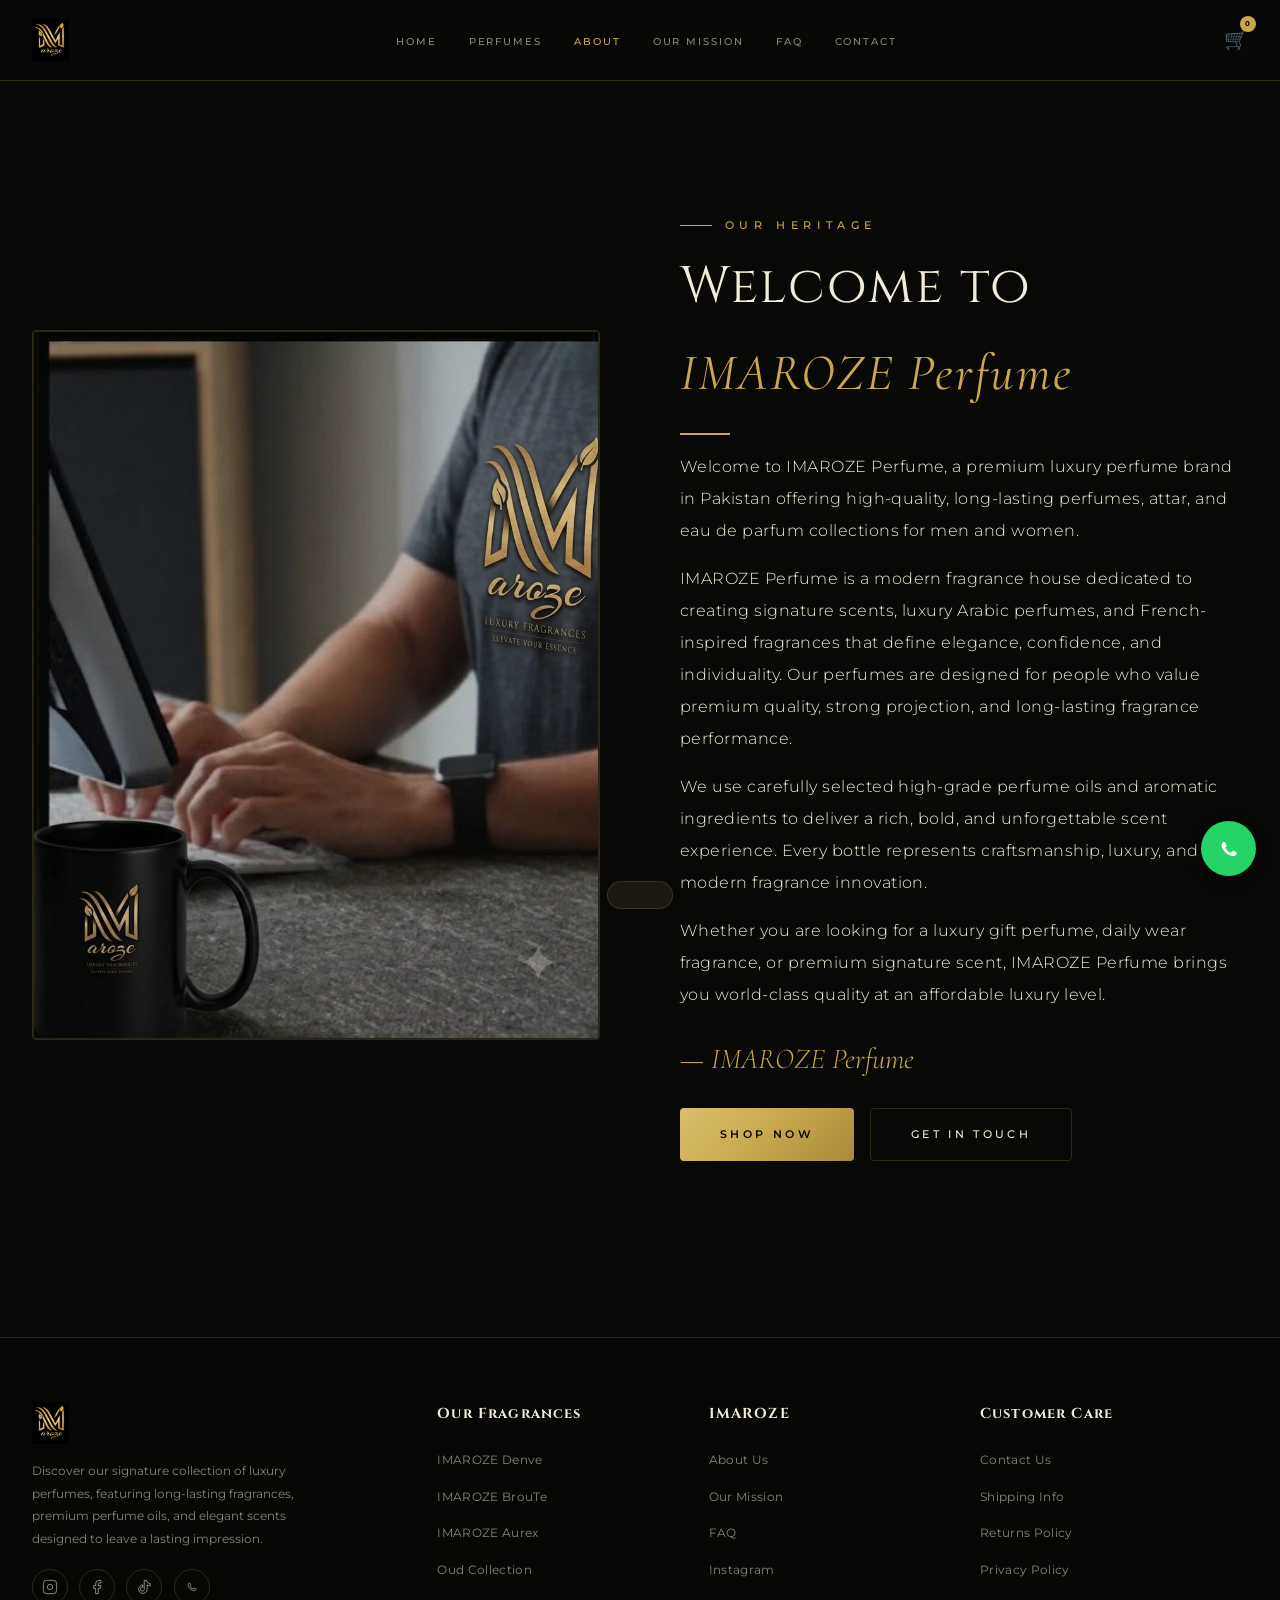
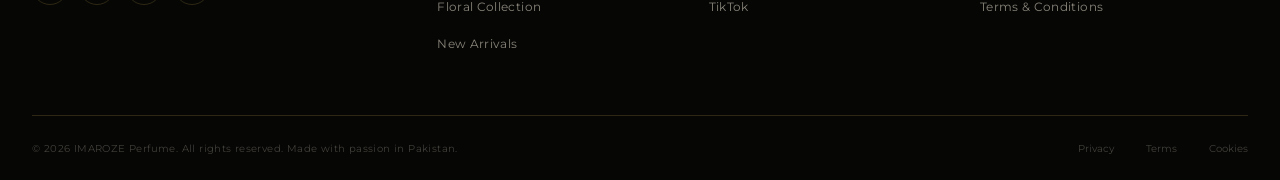
==== commit c273c928: "Revamp about.html with new styles and content Enhanced the about page with improved styles, added me" ====
--- a/about.html
+++ b/about.html
@@ -3,8 +3,215 @@
 <head>
 <meta charset="UTF-8">
 <meta name="viewport" content="width=device-width, initial-scale=1.0">
-<title>IMAROZE | About Us</title>
+<meta name="description" content="IMAROZE Perfume — A premium luxury fragrance house in Pakistan. Discover our story, heritage, and signature perfumes.">
+<title>IMAROZE | About Us — Luxury Perfumes Pakistan</title>
 <link rel="stylesheet" href="style.css">
+<style>
+/* ========== ABOUT PAGE STYLES (ENHANCED) ========== */
+#about-page {
+  padding: 10rem 0 5rem 0;
+  background: var(--black);
+  min-height: 70vh;
+}
+
+.about-grid {
+  display: grid;
+  grid-template-columns: 1fr 1fr;
+  gap: 5rem;
+  align-items: center;
+}
+
+@media (max-width: 992px) {
+  .about-grid {
+    grid-template-columns: 1fr;
+    gap: 3rem;
+  }
+}
+
+/* ========== ABOUT IMAGE ========== */
+.about-image {
+  position: relative;
+  aspect-ratio: 4/5;
+  border: 1px solid var(--gold-line);
+  border-radius: 4px;
+  overflow: hidden;
+}
+
+.about-image img {
+  width: 100%;
+  height: 100%;
+  object-fit: cover;
+  filter: brightness(0.85) saturate(0.9);
+  transition: transform 0.7s ease;
+}
+
+.about-image:hover img {
+  transform: scale(1.02);
+}
+
+/* ========== ABOUT CONTENT (ENHANCED FONTS) ========== */
+.about-content .eyebrow {
+  font-family: var(--fu);
+  font-size: 0.7rem;
+  font-weight: 500;
+  letter-spacing: 0.5em;
+  text-transform: uppercase;
+  color: var(--gold);
+  display: inline-flex;
+  align-items: center;
+  gap: 0.8rem;
+}
+
+.about-content .eyebrow::before {
+  content: '';
+  width: 32px;
+  height: 1px;
+  background: var(--gold);
+}
+
+.about-content h2 {
+  font-family: var(--fd);
+  font-size: clamp(2.2rem, 4vw, 3.2rem);
+  font-weight: 400;
+  margin: 0.5rem 0 1rem;
+  color: var(--cream);
+  letter-spacing: 0.04em;
+}
+
+.about-content h2 span {
+  color: var(--gold);
+  font-style: italic;
+  font-family: var(--fb);
+}
+
+.about-content .rule {
+  width: 50px;
+  height: 2px;
+  background: var(--gold);
+  margin: 1rem 0;
+}
+
+.about-content p {
+  font-family: var(--fu);
+  font-size: 1rem;  /* Pehle 0.82rem - ab 1rem */
+  color: var(--cream);
+  line-height: 2;  /* Pehle 1.9 */
+  margin-bottom: 1rem;
+  letter-spacing: 0.03em;
+  font-weight: 300;
+}
+
+.about-content .signature {
+  font-family: var(--fb);
+  font-size: 1.8rem;
+  font-style: italic;
+  color: var(--gold);
+  margin: 1.5rem 0 0.5rem;
+  font-weight: 300;
+}
+
+.about-cta {
+  display: flex;
+  gap: 1rem;
+  flex-wrap: wrap;
+  margin-top: 1.5rem;
+}
+
+.about-cta .btn-gold {
+  display: inline-flex;
+  align-items: center;
+  gap: 0.6rem;
+  font-family: var(--fu);
+  font-size: 0.7rem;
+  font-weight: 600;
+  letter-spacing: 0.3em;
+  text-transform: uppercase;
+  color: #080807;
+  background: linear-gradient(135deg, #DABF6E, #C9A84C, #A8893A);
+  padding: 1rem 2.5rem;
+  border: none;
+  cursor: pointer;
+  transition: all 0.4s ease;
+  text-decoration: none;
+  border-radius: 4px;
+}
+
+.about-cta .btn-gold:hover {
+  transform: translateY(-3px);
+  box-shadow: 0 12px 40px rgba(201,168,76,0.3);
+}
+
+.about-cta .btn-ghost {
+  display: inline-flex;
+  align-items: center;
+  gap: 0.6rem;
+  font-family: var(--fu);
+  font-size: 0.7rem;
+  font-weight: 500;
+  letter-spacing: 0.3em;
+  text-transform: uppercase;
+  color: var(--cream);
+  background: transparent;
+  border: 1px solid var(--gold-line);
+  padding: 1rem 2.5rem;
+  cursor: pointer;
+  transition: all 0.4s ease;
+  text-decoration: none;
+  border-radius: 4px;
+}
+
+.about-cta .btn-ghost:hover {
+  border-color: var(--gold);
+  color: var(--gold);
+  background: rgba(201,168,76,0.06);
+}
+
+/* ========== RESPONSIVE ========== */
+@media (max-width: 768px) {
+  #about-page {
+    padding: 8rem 0 3rem 0;
+  }
+  
+  .about-content h2 {
+    font-size: clamp(1.8rem, 3.5vw, 2.4rem);
+  }
+  
+  .about-content p {
+    font-size: 0.9rem;
+  }
+  
+  .about-content .eyebrow {
+    font-size: 0.6rem;
+  }
+}
+
+@media (max-width: 480px) {
+  .about-cta {
+    flex-direction: column;
+    align-items: stretch;
+  }
+  
+  .about-cta .btn-gold,
+  .about-cta .btn-ghost {
+    text-align: center;
+    justify-content: center;
+    padding: 0.9rem 1.5rem;
+    font-size: 0.6rem;
+  }
+  
+  .about-content h2 {
+    font-size: 1.6rem;
+  }
+  
+  .about-content p {
+    font-size: 0.85rem;
+  }
+  
+  .about-content .signature {
+    font-size: 1.4rem;
+  }
+}
+</style>
 </head>
 <body>
 
@@ -13,6 +220,9 @@
   <div class="logo">IMAROZE</div>
   <div class="bar"></div>
 </div>
+
+<!-- ========== TOAST ========== -->
+<div class="toast" id="toast"></div>
 
 <!-- ========== WHATSAPP ========== -->
 <a href="https://wa.me/923001234567" class="whatsapp-float" target="_blank" rel="noopener">
@@ -30,12 +240,12 @@
         <li><a href="index.html">Home</a></li>
         <li><a href="products.html">Perfumes</a></li>
         <li><a href="about.html" class="active">About</a></li>
-        <li><a href="mission.html" class="active">Our Mission</a></li>
+        <li><a href="mission.html">Our Mission</a></li>
         <li><a href="faq.html">FAQ</a></li>
         <li><a href="contact.html">Contact</a></li>
       </ul>
       <div class="nav-actions">
-        <a href="cart.html" class="nav-btn">🛒 <span class="cart-badge">0</span></a>
+        <a href="cart.html" class="nav-btn" style="position:relative">🛒 <span class="cart-badge" id="cartBadge">0</span></a>
         <button class="hamburger" onclick="toggleMob()"><span></span><span></span><span></span></button>
       </div>
     </div>
@@ -47,7 +257,7 @@
   <a href="index.html" onclick="closeMob()">Home</a>
   <a href="products.html" onclick="closeMob()">Perfumes</a>
   <a href="about.html" onclick="closeMob()">About</a>
-    <a href="mission.html" onclick="closeMob()">Our Mission</a>
+  <a href="mission.html" onclick="closeMob()">Our Mission</a>
   <a href="faq.html" onclick="closeMob()">FAQ</a>
   <a href="contact.html" onclick="closeMob()">Contact</a>
   <div class="social-links">
@@ -58,22 +268,27 @@
 </div>
 
 <!-- ========== ABOUT ========== -->
-<section style="padding:8rem 0 4rem 0">
+<section id="about-page">
   <div class="container">
     <div class="about-grid">
       <div class="about-image">
         <img src="about.png" alt="IMAROZE Atelier">
-        <!-- <div class="badge">6+ Years</div> -->
       </div>
       <div class="about-content">
         <div class="eyebrow">Our Heritage</div>
         <h2>Welcome to<br><span>IMAROZE Perfume</span></h2>
-        <div class="rule" style="margin:1rem 0"></div>
+        <div class="rule"></div>
+        
         <p>Welcome to IMAROZE Perfume, a premium luxury perfume brand in Pakistan offering high-quality, long-lasting perfumes, attar, and eau de parfum collections for men and women.</p>
+        
         <p>IMAROZE Perfume is a modern fragrance house dedicated to creating signature scents, luxury Arabic perfumes, and French-inspired fragrances that define elegance, confidence, and individuality. Our perfumes are designed for people who value premium quality, strong projection, and long-lasting fragrance performance.</p>
+        
         <p>We use carefully selected high-grade perfume oils and aromatic ingredients to deliver a rich, bold, and unforgettable scent experience. Every bottle represents craftsmanship, luxury, and modern fragrance innovation.</p>
+        
         <p>Whether you are looking for a luxury gift perfume, daily wear fragrance, or premium signature scent, IMAROZE Perfume brings you world-class quality at an affordable luxury level.</p>
+        
         <div class="signature">— IMAROZE Perfume</div>
+        
         <div class="about-cta">
           <a href="products.html" class="btn-gold">Shop Now</a>
           <a href="contact.html" class="btn-ghost">Get In Touch</a>
@@ -112,8 +327,7 @@
         <h4>IMAROZE</h4>
         <ul>
           <li><a href="about.html">About Us</a></li>
-          <li><a href="about.html#mission">Our Mission</a></li>
-          <li><a href="about.html#awards">Awards</a></li>
+          <li><a href="mission.html">Our Mission</a></li>
           <li><a href="faq.html">FAQ</a></li>
           <li><a href="https://www.instagram.com/imaroze.official" target="_blank">Instagram</a></li>
           <li><a href="https://www.tiktok.com/@imaroze.official" target="_blank">TikTok</a></li>
@@ -141,6 +355,66 @@
   </div>
 </footer>
 
+<!-- ========== SCRIPTS ========== -->
 <script src="script.js"></script>
+<script>
+// ========== PRELOADER ==========
+window.addEventListener('load', function() {
+  setTimeout(() => {
+    document.getElementById('preloader').classList.add('hide');
+    setTimeout(() => document.getElementById('preloader').style.display = 'none', 600);
+  }, 1000);
+});
+
+// ========== NAVBAR ==========
+window.addEventListener('scroll', function() {
+  document.getElementById('navbar').classList.toggle('scrolled', window.scrollY > 70);
+});
+
+// ========== MOBILE MENU ==========
+function toggleMob() {
+  const menu = document.getElementById('mobileMenu');
+  menu.classList.toggle('open');
+  const spans = document.querySelectorAll('.hamburger span');
+  if (menu.classList.contains('open')) {
+    spans[0].style.transform = 'rotate(45deg) translate(4px,4px)';
+    spans[1].style.opacity = '0';
+    spans[2].style.transform = 'rotate(-45deg) translate(4px,-4px)';
+  } else {
+    spans.forEach(s => { s.style.transform = ''; s.style.opacity = ''; });
+  }
+}
+
+function closeMob() {
+  document.getElementById('mobileMenu').classList.remove('open');
+  document.querySelectorAll('.hamburger span').forEach(s => { s.style.transform = ''; s.style.opacity = ''; });
+}
+
+// ========== CART ==========
+function updateCartBadge() {
+  const cart = JSON.parse(localStorage.getItem('imaroze_cart') || '[]');
+  const badges = document.querySelectorAll('.cart-badge');
+  badges.forEach(badge => {
+    badge.textContent = cart.length;
+  });
+}
+
+// ========== TOAST ==========
+function showToast(message) {
+  let toast = document.getElementById('toast');
+  if (!toast) {
+    toast = document.createElement('div');
+    toast.id = 'toast';
+    toast.className = 'toast';
+    document.body.appendChild(toast);
+  }
+  toast.textContent = message;
+  toast.classList.add('show');
+  setTimeout(() => toast.classList.remove('show'), 2500);
+}
+
+// ========== INIT ==========
+updateCartBadge();
+</script>
 </body>
 </html>
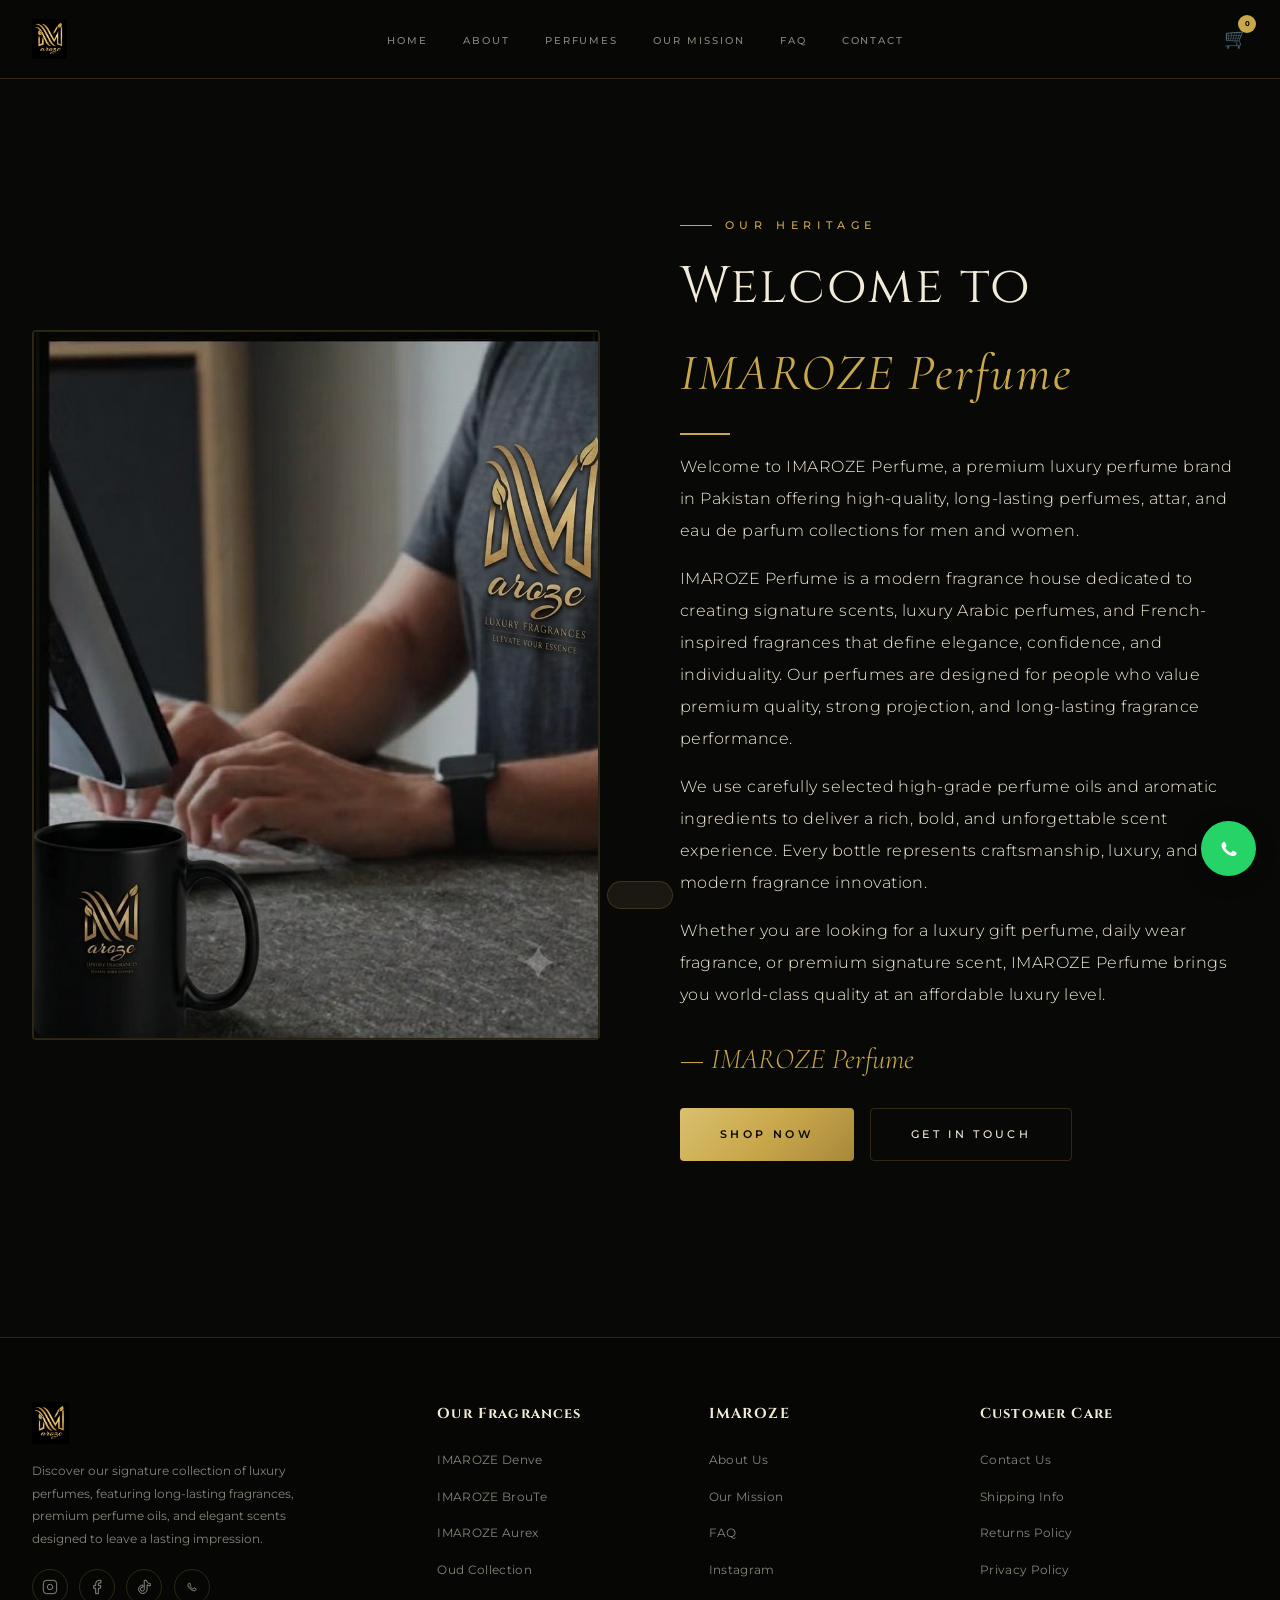
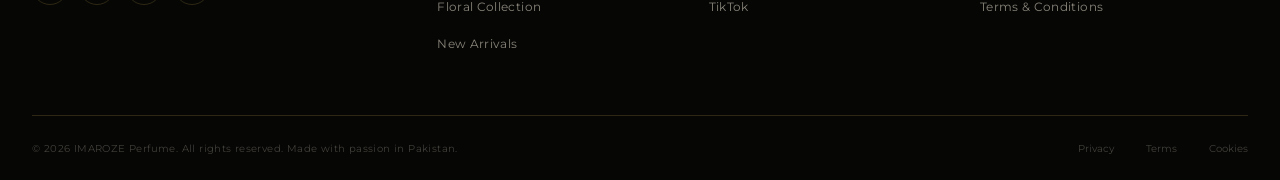
==== commit 52e2646e: "Update about.html" ====
--- a/about.html
+++ b/about.html
@@ -225,11 +225,11 @@
 <div class="toast" id="toast"></div>
 
 <!-- ========== WHATSAPP ========== -->
-<a href="https://wa.me/923001234567" class="whatsapp-float" target="_blank" rel="noopener">
+<a href="https://wa.me/03069116087" class="whatsapp-float" target="_blank" rel="noopener">
   <svg viewBox="0 0 24 24"><path d="M17.472 14.382c-.297-.149-1.758-.867-2.03-.967-.273-.099-.471-.148-.67.15-.197.297-.767.966-.94 1.164-.173.199-.347.223-.644.075-.297-.15-1.255-.463-2.39-1.475-.883-.788-1.48-1.761-1.653-2.059-.173-.297-.018-.458.13-.606.134-.133.298-.347.446-.52.149-.174.198-.298.298-.497.099-.198.05-.371-.025-.52-.075-.149-.669-1.612-.916-2.207-.242-.579-.487-.5-.669-.51-.173-.008-.371-.01-.57-.01-.198 0-.52.074-.792.372-.272.297-1.04 1.016-1.04 2.479 0 1.462 1.065 2.875 1.213 3.074.149.198 2.096 3.2 5.077 4.487.709.306 1.262.489 1.694.625.712.227 1.36.195 1.871.118.571-.085 1.758-.719 2.006-1.413.248-.694.248-1.289.173-1.413-.074-.124-.272-.198-.57-.347z"/></svg>
 </a>
 
-<!-- ========== NAVBAR ========== -->
+<!-- ========== HEADER / NAVBAR ========== -->
 <nav id="navbar">
   <div class="container">
     <div class="nav-inner">
@@ -238,15 +238,20 @@
       </a>
       <ul class="nav-links">
         <li><a href="index.html">Home</a></li>
+        <li><a href="about.html">About</a></li>
         <li><a href="products.html">Perfumes</a></li>
-        <li><a href="about.html" class="active">About</a></li>
         <li><a href="mission.html">Our Mission</a></li>
         <li><a href="faq.html">FAQ</a></li>
         <li><a href="contact.html">Contact</a></li>
       </ul>
       <div class="nav-actions">
-        <a href="cart.html" class="nav-btn" style="position:relative">🛒 <span class="cart-badge" id="cartBadge">0</span></a>
-        <button class="hamburger" onclick="toggleMob()"><span></span><span></span><span></span></button>
+        <a href="cart.html" class="nav-btn" style="position:relative">
+          🛒
+          <span class="cart-badge" id="cartBadge">0</span>
+        </a>
+        <button class="hamburger" onclick="toggleMob()">
+          <span></span><span></span><span></span>
+        </button>
       </div>
     </div>
   </div>
@@ -255,8 +260,8 @@
 <!-- ========== MOBILE MENU ========== -->
 <div class="mobile-menu" id="mobileMenu">
   <a href="index.html" onclick="closeMob()">Home</a>
+    <a href="about.html" onclick="closeMob()">About</a>
   <a href="products.html" onclick="closeMob()">Perfumes</a>
-  <a href="about.html" onclick="closeMob()">About</a>
   <a href="mission.html" onclick="closeMob()">Our Mission</a>
   <a href="faq.html" onclick="closeMob()">FAQ</a>
   <a href="contact.html" onclick="closeMob()">Contact</a>
@@ -366,7 +371,7 @@
   }, 1000);
 });
 
-// ========== NAVBAR ==========
+// ========== NAVBAR SCROLL ==========
 window.addEventListener('scroll', function() {
   document.getElementById('navbar').classList.toggle('scrolled', window.scrollY > 70);
 });
@@ -390,7 +395,7 @@
   document.querySelectorAll('.hamburger span').forEach(s => { s.style.transform = ''; s.style.opacity = ''; });
 }
 
-// ========== CART ==========
+// ========== CART BADGE ==========
 function updateCartBadge() {
   const cart = JSON.parse(localStorage.getItem('imaroze_cart') || '[]');
   const badges = document.querySelectorAll('.cart-badge');
@@ -398,6 +403,8 @@
     badge.textContent = cart.length;
   });
 }
+
+
 
 // ========== TOAST ==========
 function showToast(message) {
--- a/style.css
+++ b/style.css
@@ -150,30 +150,33 @@
   right: 0;
   z-index: 500;
   padding: 1.2rem 0;
-  transition: all 0.4s ease;
-  background: rgba(8, 8, 7, 0.95);
-  backdrop-filter: blur(20px);
+  transition: all 0.4s;
+  background: rgba(8,8,7,0.96);
+  backdrop-filter: blur(24px);
   border-bottom: 1px solid var(--gold-line);
 }
+
+#navbar.scrolled {
+  background: rgba(8,8,7,0.98);
+}
+
 .nav-inner {
   display: flex;
   align-items: center;
   justify-content: space-between;
 }
+
 .nav-logo img {
-  height: 42px;
+  height: 40px;
   width: auto;
 }
-.nav-logo span {
-  font-family: var(--fd);
-  font-size: 1.2rem;
-  letter-spacing: 0.4em;
-  color: var(--gold);
-}
+
 .nav-links {
   display: flex;
-  gap: 2rem;
-}
+  gap: 2.2rem;
+  list-style: none;
+}
+
 .nav-links a {
   font-family: var(--fu);
   font-size: 0.6rem;
@@ -181,10 +184,11 @@
   letter-spacing: 0.2em;
   text-transform: uppercase;
   color: var(--cream-dim);
-  text-decoration: none;
   transition: color 0.3s;
   position: relative;
-}
+  text-decoration: none;
+}
+
 .nav-links a::after {
   content: '';
   position: absolute;
@@ -194,32 +198,40 @@
   height: 1px;
   background: var(--gold);
   transform: scaleX(0);
-  transition: transform 0.35s ease;
-}
+  transition: transform 0.35s;
+}
+
 .nav-links a:hover,
 .nav-links a.active {
   color: var(--gold);
 }
-.nav-links a:hover::after {
+
+.nav-links a:hover::after,
+.nav-links a.active::after {
   transform: scaleX(1);
 }
+
 .nav-actions {
   display: flex;
   gap: 1rem;
   align-items: center;
 }
+
 .nav-btn {
   color: var(--cream-dim);
-  text-decoration: none;
-  position: relative;
   font-size: 1.2rem;
   background: none;
   border: none;
   cursor: pointer;
-}
+  position: relative;
+  transition: color 0.3s;
+  text-decoration: none;
+}
+
 .nav-btn:hover {
   color: var(--gold);
 }
+
 .cart-badge {
   position: absolute;
   top: -8px;
@@ -229,36 +241,46 @@
   font-family: var(--fu);
   font-size: 0.45rem;
   font-weight: 700;
-  width: 16px;
-  height: 16px;
+  width: 18px;
+  height: 18px;
   border-radius: 50%;
   display: flex;
   align-items: center;
   justify-content: center;
 }
+
 .hamburger {
   display: none;
   flex-direction: column;
-  gap: 5px;
+  gap: 4px;
   background: none;
   border: none;
   cursor: pointer;
-  font-size: 1.5rem;
-  color: var(--gold);
-}
+  padding: 4px;
+}
+
 .hamburger span {
   display: block;
   width: 24px;
   height: 2px;
   background: var(--gold);
-  transition: all 0.3s ease;
+  transition: all 0.3s;
+}
+
+@media (max-width: 900px) {
+  .nav-links {
+    display: none;
+  }
+  .hamburger {
+    display: flex;
+  }
 }
 
 /* ========== MOBILE MENU ========== */
 .mobile-menu {
   position: fixed;
   inset: 0;
-  background: rgba(8, 8, 7, 0.98);
+  background: rgba(8,8,7,0.98);
   backdrop-filter: blur(30px);
   z-index: 499;
   display: flex;
@@ -267,39 +289,49 @@
   justify-content: center;
   gap: 2rem;
   transform: translateX(100%);
-  transition: transform 0.5s ease;
-}
+  transition: transform 0.5s;
+}
+
 .mobile-menu.open {
   transform: translateX(0);
 }
+
 .mobile-menu a {
   font-family: var(--fd);
   font-size: 1.5rem;
   color: var(--cream);
+  transition: color 0.3s;
+  letter-spacing: 0.08em;
   text-decoration: none;
-  transition: color 0.3s;
-}
+}
+
 .mobile-menu a:hover {
   color: var(--gold);
 }
+
 .mobile-menu .social-links {
   display: flex;
   gap: 1rem;
-  margin-top: 1rem;
-}
+  margin-top: 1.5rem;
+  flex-wrap: wrap;
+  justify-content: center;
+}
+
 .mobile-menu .social-links a {
   font-family: var(--fu);
-  font-size: 0.6rem;
+  font-size: 0.55rem;
   letter-spacing: 0.2em;
   text-transform: uppercase;
   color: var(--gold);
   border: 1px solid var(--gold-line);
-  padding: 0.5rem 1rem;
-}
+  padding: 0.6rem 1.2rem;
+  transition: all 0.3s;
+  text-decoration: none;
+}
+
 .mobile-menu .social-links a:hover {
-  background: rgba(201,168,76,0.1);
-}
-
+  background: rgba(201,168,76,0.06);
+}
 /* ========== HERO ========== */
 #hero {
   min-height: 90vh;
@@ -1420,4 +1452,4 @@
     right: -5%;
     width: 70vw;
   }
-}+}
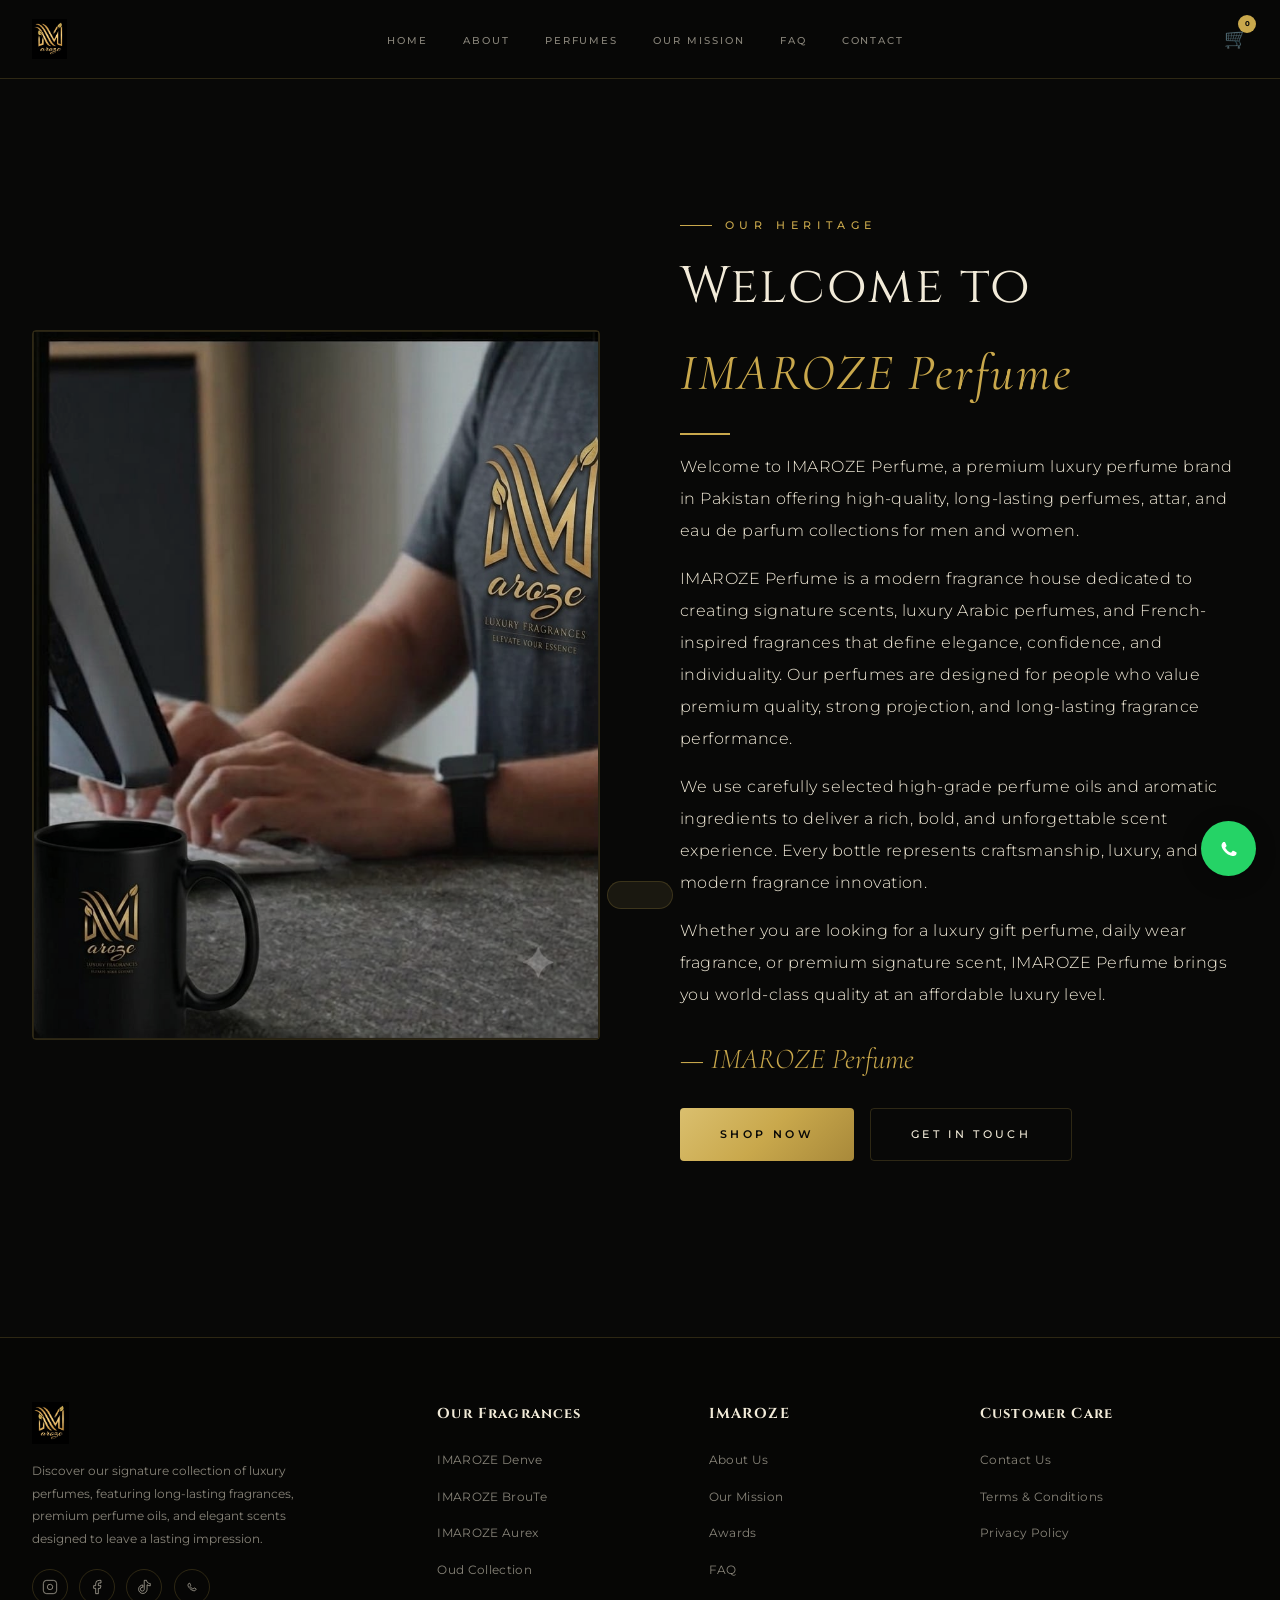
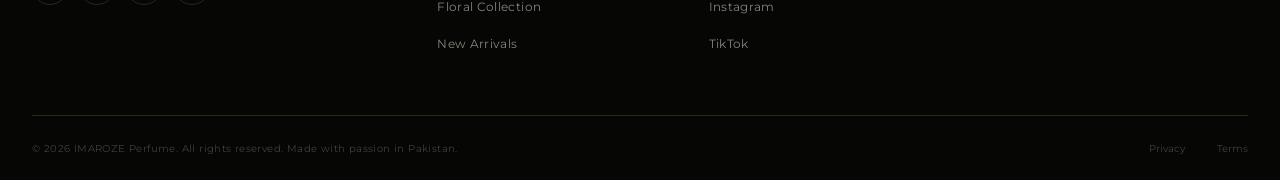
==== commit adfe4790: "Update about.html" ====
--- a/about.html
+++ b/about.html
@@ -303,7 +303,6 @@
   </div>
 </section>
 
-<!-- ========== FOOTER ========== -->
 <footer>
   <div class="container">
     <div class="footer-grid">
@@ -332,7 +331,8 @@
         <h4>IMAROZE</h4>
         <ul>
           <li><a href="about.html">About Us</a></li>
-          <li><a href="mission.html">Our Mission</a></li>
+          <li><a href="about.html#mission">Our Mission</a></li>
+          <li><a href="about.html#awards">Awards</a></li>
           <li><a href="faq.html">FAQ</a></li>
           <li><a href="https://www.instagram.com/imaroze.official" target="_blank">Instagram</a></li>
           <li><a href="https://www.tiktok.com/@imaroze.official" target="_blank">TikTok</a></li>
@@ -342,19 +342,16 @@
         <h4>Customer Care</h4>
         <ul>
           <li><a href="contact.html">Contact Us</a></li>
-          <li><a href="faq.html">Shipping Info</a></li>
-          <li><a href="faq.html">Returns Policy</a></li>
-          <li><a href="faq.html">Privacy Policy</a></li>
-          <li><a href="faq.html">Terms &amp; Conditions</a></li>
+          <li><a href="terms.html">Terms &amp; Conditions</a></li>
+          <li><a href="privacy.html">Privacy Policy</a></li>
         </ul>
       </div>
     </div>
     <div class="footer-bottom">
       <p>© 2026 IMAROZE Perfume. All rights reserved. Made with passion in Pakistan.</p>
       <div class="footer-bottom-links">
-        <a href="#">Privacy</a>
-        <a href="#">Terms</a>
-        <a href="#">Cookies</a>
+        <a href="privacy.html">Privacy</a>
+        <a href="terms.html">Terms</a>
       </div>
     </div>
   </div>
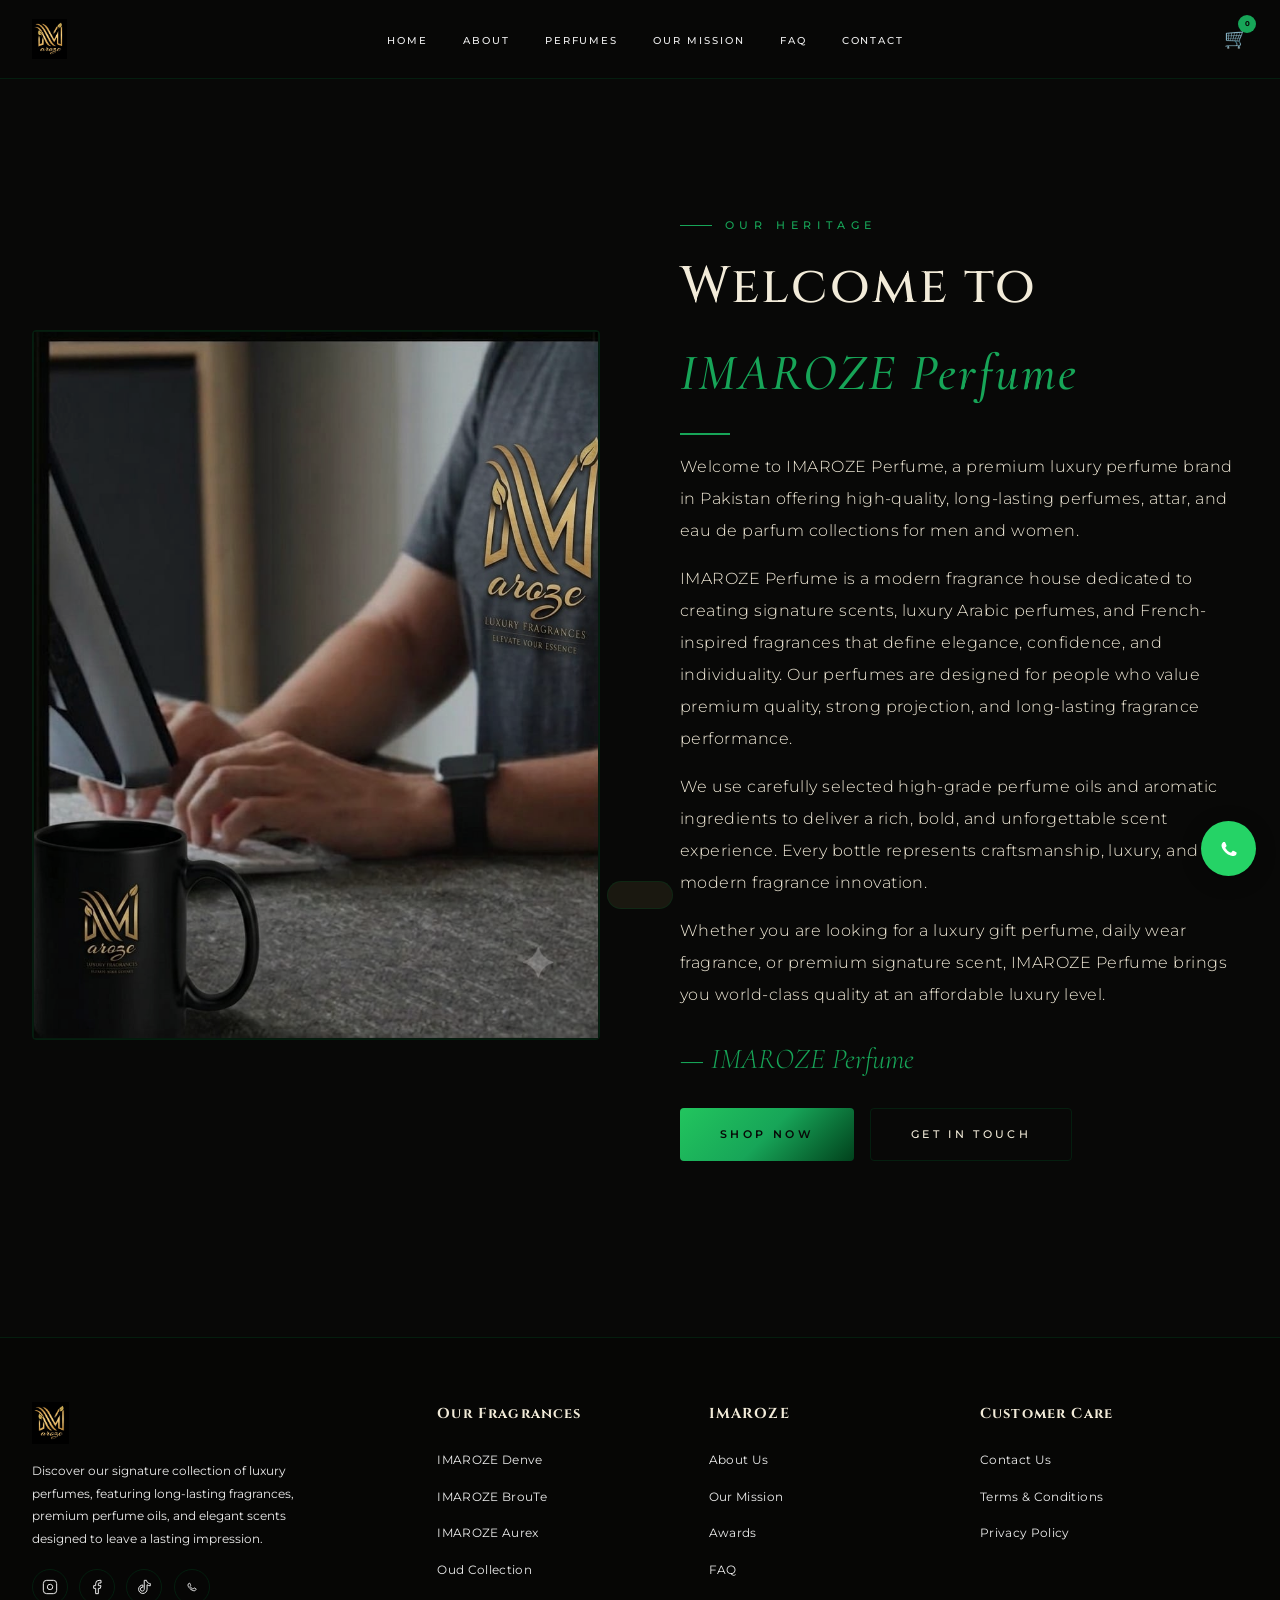
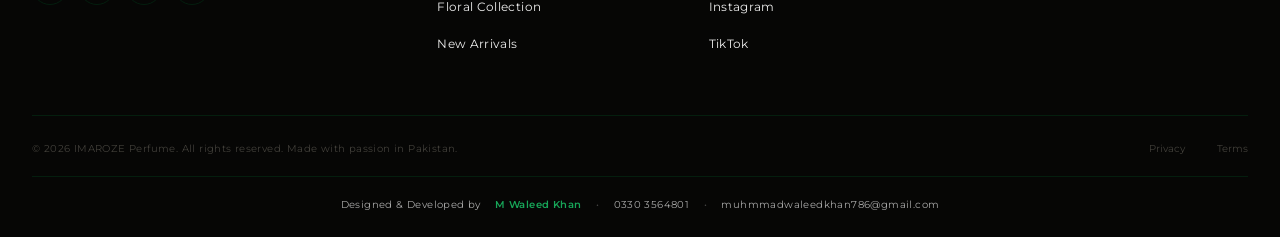
==== commit 69c195e0: "Update about.html" ====
--- a/about.html
+++ b/about.html
@@ -7,6 +7,15 @@
 <title>IMAROZE | About Us — Luxury Perfumes Pakistan</title>
 <link rel="stylesheet" href="style.css">
 <style>
+/* ========== AZADI GREEN THEME OVERRIDE ========== */
+:root {
+  --gold: #17A558;
+  --gold-line: rgba(1,65,28,0.4);
+  --gold-hi: #22C55E;
+  --gold-lo: #01411C;
+  --cream-dim: #EDEDED;
+}
+
 /* ========== ABOUT PAGE STYLES (ENHANCED) ========== */
 #about-page {
   padding: 10rem 0 5rem 0;
@@ -72,7 +81,7 @@
 .about-content h2 {
   font-family: var(--fd);
   font-size: clamp(2.2rem, 4vw, 3.2rem);
-  font-weight: 400;
+  font-weight: 500;
   margin: 0.5rem 0 1rem;
   color: var(--cream);
   letter-spacing: 0.04em;
@@ -99,6 +108,8 @@
   margin-bottom: 1rem;
   letter-spacing: 0.03em;
   font-weight: 300;
+  -webkit-font-smoothing: antialiased;
+  text-rendering: optimizeLegibility;
 }
 
 .about-content .signature {
@@ -127,7 +138,7 @@
   letter-spacing: 0.3em;
   text-transform: uppercase;
   color: #080807;
-  background: linear-gradient(135deg, #DABF6E, #C9A84C, #A8893A);
+  background: linear-gradient(135deg, #22C55E, #17A558, #01411C);
   padding: 1rem 2.5rem;
   border: none;
   cursor: pointer;
@@ -138,7 +149,7 @@
 
 .about-cta .btn-gold:hover {
   transform: translateY(-3px);
-  box-shadow: 0 12px 40px rgba(201,168,76,0.3);
+  box-shadow: 0 12px 40px rgba(1,65,28,0.4);
 }
 
 .about-cta .btn-ghost {
@@ -163,7 +174,56 @@
 .about-cta .btn-ghost:hover {
   border-color: var(--gold);
   color: var(--gold);
-  background: rgba(201,168,76,0.06);
+  background: rgba(1,65,28,0.1);
+}
+
+/* ========== DEVELOPER CREDIT ========== */
+.footer-credit {
+  border-top: 1px solid var(--gold-line);
+  margin-top: 1.2rem;
+  padding-top: 1.2rem;
+  text-align: center;
+}
+
+.footer-credit p {
+  font-family: var(--fu);
+  font-size: 0.62rem;
+  letter-spacing: 0.04em;
+  color: rgba(255,255,255,0.65);
+  display: flex;
+  align-items: center;
+  justify-content: center;
+  flex-wrap: wrap;
+  gap: 0.5rem 0.9rem;
+}
+
+.footer-credit .dev-name {
+  color: var(--gold);
+  font-weight: 600;
+}
+
+.footer-credit .dot {
+  color: rgba(255,255,255,0.25);
+}
+
+.footer-credit a {
+  color: rgba(255,255,255,0.65);
+  text-decoration: none;
+  transition: color 0.3s;
+}
+
+.footer-credit a:hover {
+  color: var(--gold);
+}
+
+@media (max-width: 600px) {
+  .footer-credit p {
+    flex-direction: column;
+    gap: 0.4rem;
+  }
+  .footer-credit .dot {
+    display: none;
+  }
 }
 
 /* ========== RESPONSIVE ========== */
@@ -354,6 +414,15 @@
         <a href="terms.html">Terms</a>
       </div>
     </div>
+    <div class="footer-credit">
+      <p>
+        Designed &amp; Developed by <span class="dev-name">M Waleed Khan</span>
+        <span class="dot">•</span>
+        <a href="tel:+923303564801">0330 3564801</a>
+        <span class="dot">•</span>
+        <a href="mailto:muhmmadwaleedkhan786@gmail.com">muhmmadwaleedkhan786@gmail.com</a>
+      </p>
+    </div>
   </div>
 </footer>
 
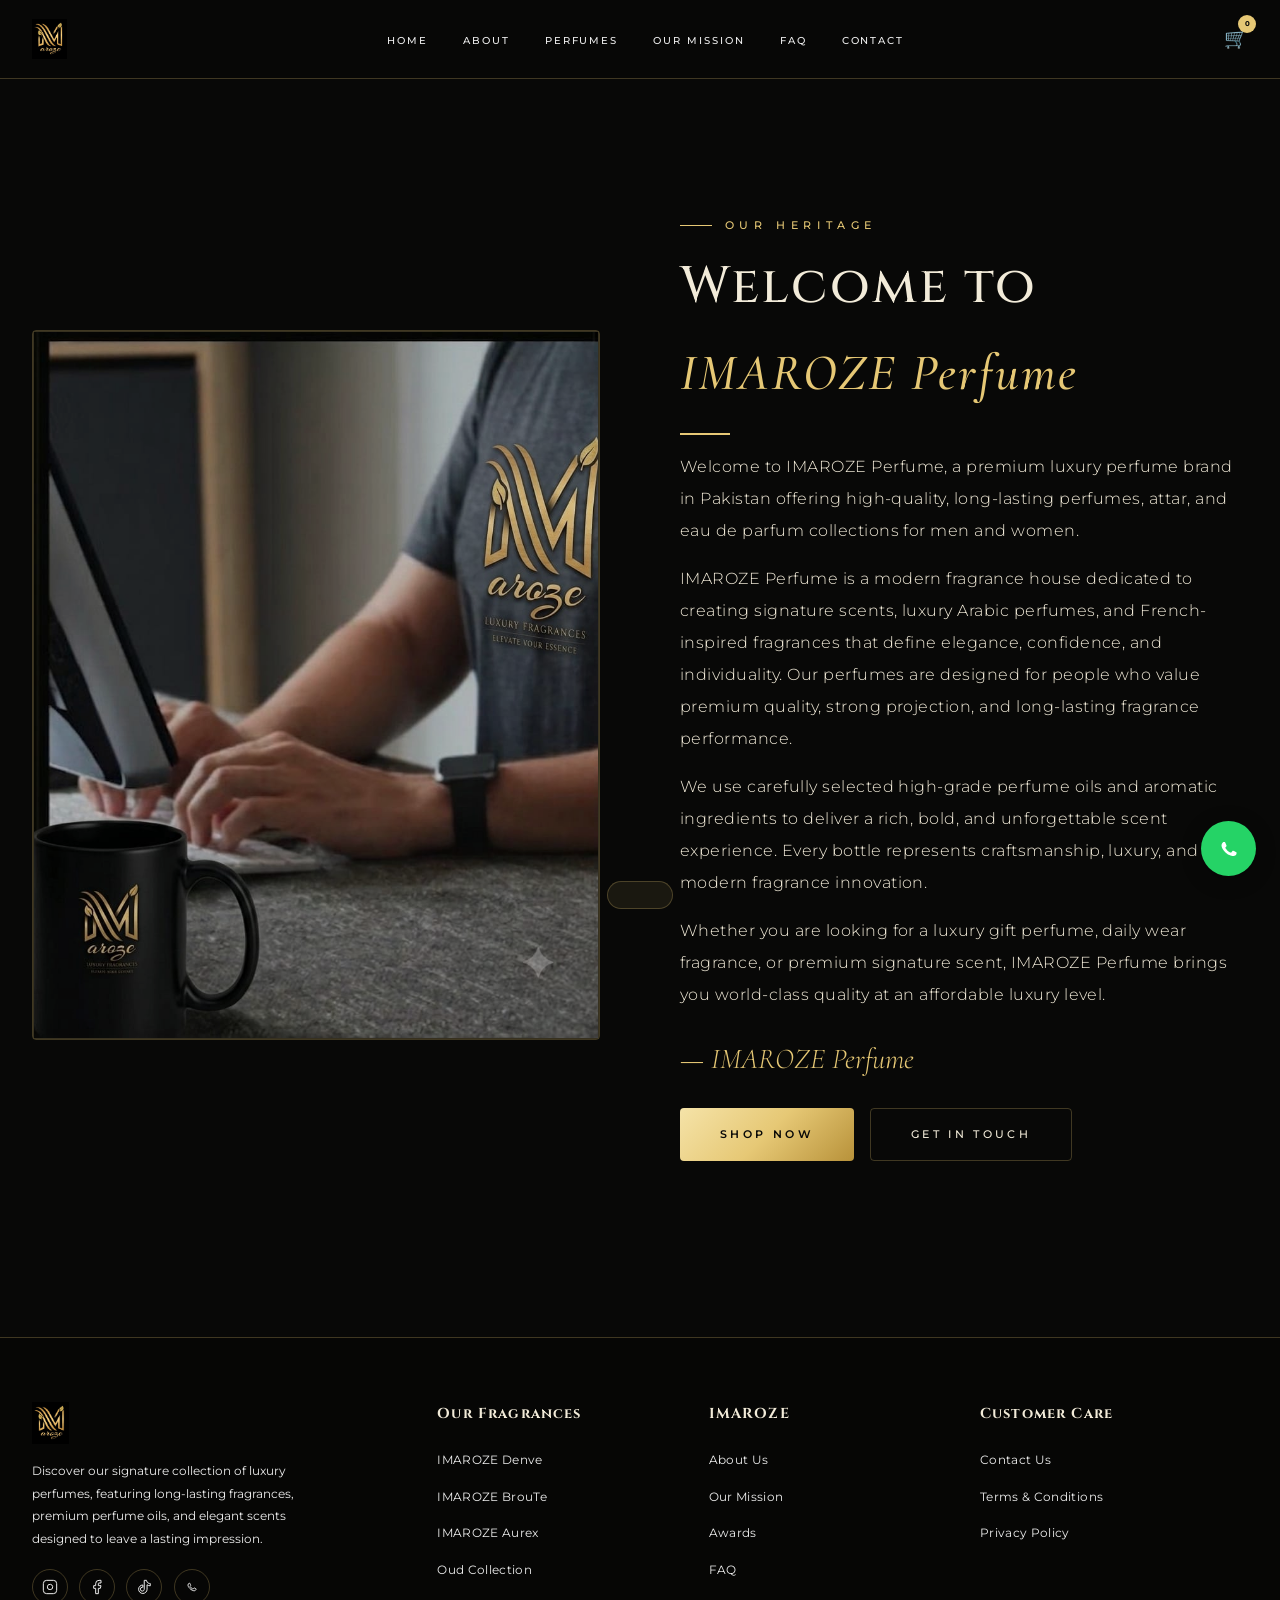
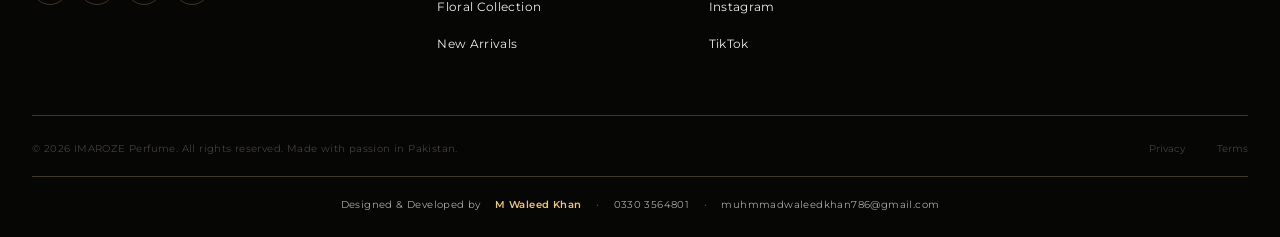
==== commit 7e1fd8c2: "Update about.html" ====
--- a/about.html
+++ b/about.html
@@ -7,12 +7,12 @@
 <title>IMAROZE | About Us — Luxury Perfumes Pakistan</title>
 <link rel="stylesheet" href="style.css">
 <style>
-/* ========== AZADI GREEN THEME OVERRIDE ========== */
+/* ========== LIGHT GOLDEN THEME OVERRIDE ========== */
 :root {
-  --gold: #17A558;
-  --gold-line: rgba(1,65,28,0.4);
-  --gold-hi: #22C55E;
-  --gold-lo: #01411C;
+  --gold: #E6C875;
+  --gold-line: rgba(230,200,117,0.25);
+  --gold-hi: #F5E3A8;
+  --gold-lo: #B8923A;
   --cream-dim: #EDEDED;
 }
 
@@ -102,9 +102,9 @@
 
 .about-content p {
   font-family: var(--fu);
-  font-size: 1rem;  /* Pehle 0.82rem - ab 1rem */
+  font-size: 1rem;
   color: var(--cream);
-  line-height: 2;  /* Pehle 1.9 */
+  line-height: 2;
   margin-bottom: 1rem;
   letter-spacing: 0.03em;
   font-weight: 300;
@@ -138,7 +138,7 @@
   letter-spacing: 0.3em;
   text-transform: uppercase;
   color: #080807;
-  background: linear-gradient(135deg, #22C55E, #17A558, #01411C);
+  background: linear-gradient(135deg, #F5E3A8, #E6C875, #B8923A);
   padding: 1rem 2.5rem;
   border: none;
   cursor: pointer;
@@ -149,7 +149,7 @@
 
 .about-cta .btn-gold:hover {
   transform: translateY(-3px);
-  box-shadow: 0 12px 40px rgba(1,65,28,0.4);
+  box-shadow: 0 12px 40px rgba(184,146,58,0.4);
 }
 
 .about-cta .btn-ghost {
@@ -174,7 +174,7 @@
 .about-cta .btn-ghost:hover {
   border-color: var(--gold);
   color: var(--gold);
-  background: rgba(1,65,28,0.1);
+  background: rgba(230,200,117,0.1);
 }
 
 /* ========== DEVELOPER CREDIT ========== */
@@ -231,15 +231,15 @@
   #about-page {
     padding: 8rem 0 3rem 0;
   }
-  
+
   .about-content h2 {
     font-size: clamp(1.8rem, 3.5vw, 2.4rem);
   }
-  
+
   .about-content p {
     font-size: 0.9rem;
   }
-  
+
   .about-content .eyebrow {
     font-size: 0.6rem;
   }
@@ -250,7 +250,7 @@
     flex-direction: column;
     align-items: stretch;
   }
-  
+
   .about-cta .btn-gold,
   .about-cta .btn-ghost {
     text-align: center;
@@ -258,15 +258,15 @@
     padding: 0.9rem 1.5rem;
     font-size: 0.6rem;
   }
-  
+
   .about-content h2 {
     font-size: 1.6rem;
   }
-  
+
   .about-content p {
     font-size: 0.85rem;
   }
-  
+
   .about-content .signature {
     font-size: 1.4rem;
   }
@@ -320,7 +320,7 @@
 <!-- ========== MOBILE MENU ========== -->
 <div class="mobile-menu" id="mobileMenu">
   <a href="index.html" onclick="closeMob()">Home</a>
-    <a href="about.html" onclick="closeMob()">About</a>
+  <a href="about.html" onclick="closeMob()">About</a>
   <a href="products.html" onclick="closeMob()">Perfumes</a>
   <a href="mission.html" onclick="closeMob()">Our Mission</a>
   <a href="faq.html" onclick="closeMob()">FAQ</a>
@@ -343,17 +343,17 @@
         <div class="eyebrow">Our Heritage</div>
         <h2>Welcome to<br><span>IMAROZE Perfume</span></h2>
         <div class="rule"></div>
-        
+
         <p>Welcome to IMAROZE Perfume, a premium luxury perfume brand in Pakistan offering high-quality, long-lasting perfumes, attar, and eau de parfum collections for men and women.</p>
-        
+
         <p>IMAROZE Perfume is a modern fragrance house dedicated to creating signature scents, luxury Arabic perfumes, and French-inspired fragrances that define elegance, confidence, and individuality. Our perfumes are designed for people who value premium quality, strong projection, and long-lasting fragrance performance.</p>
-        
+
         <p>We use carefully selected high-grade perfume oils and aromatic ingredients to deliver a rich, bold, and unforgettable scent experience. Every bottle represents craftsmanship, luxury, and modern fragrance innovation.</p>
-        
+
         <p>Whether you are looking for a luxury gift perfume, daily wear fragrance, or premium signature scent, IMAROZE Perfume brings you world-class quality at an affordable luxury level.</p>
-        
+
         <div class="signature">— IMAROZE Perfume</div>
-        
+
         <div class="about-cta">
           <a href="products.html" class="btn-gold">Shop Now</a>
           <a href="contact.html" class="btn-ghost">Get In Touch</a>
@@ -470,8 +470,6 @@
   });
 }
 
-
-
 // ========== TOAST ==========
 function showToast(message) {
   let toast = document.getElementById('toast');
